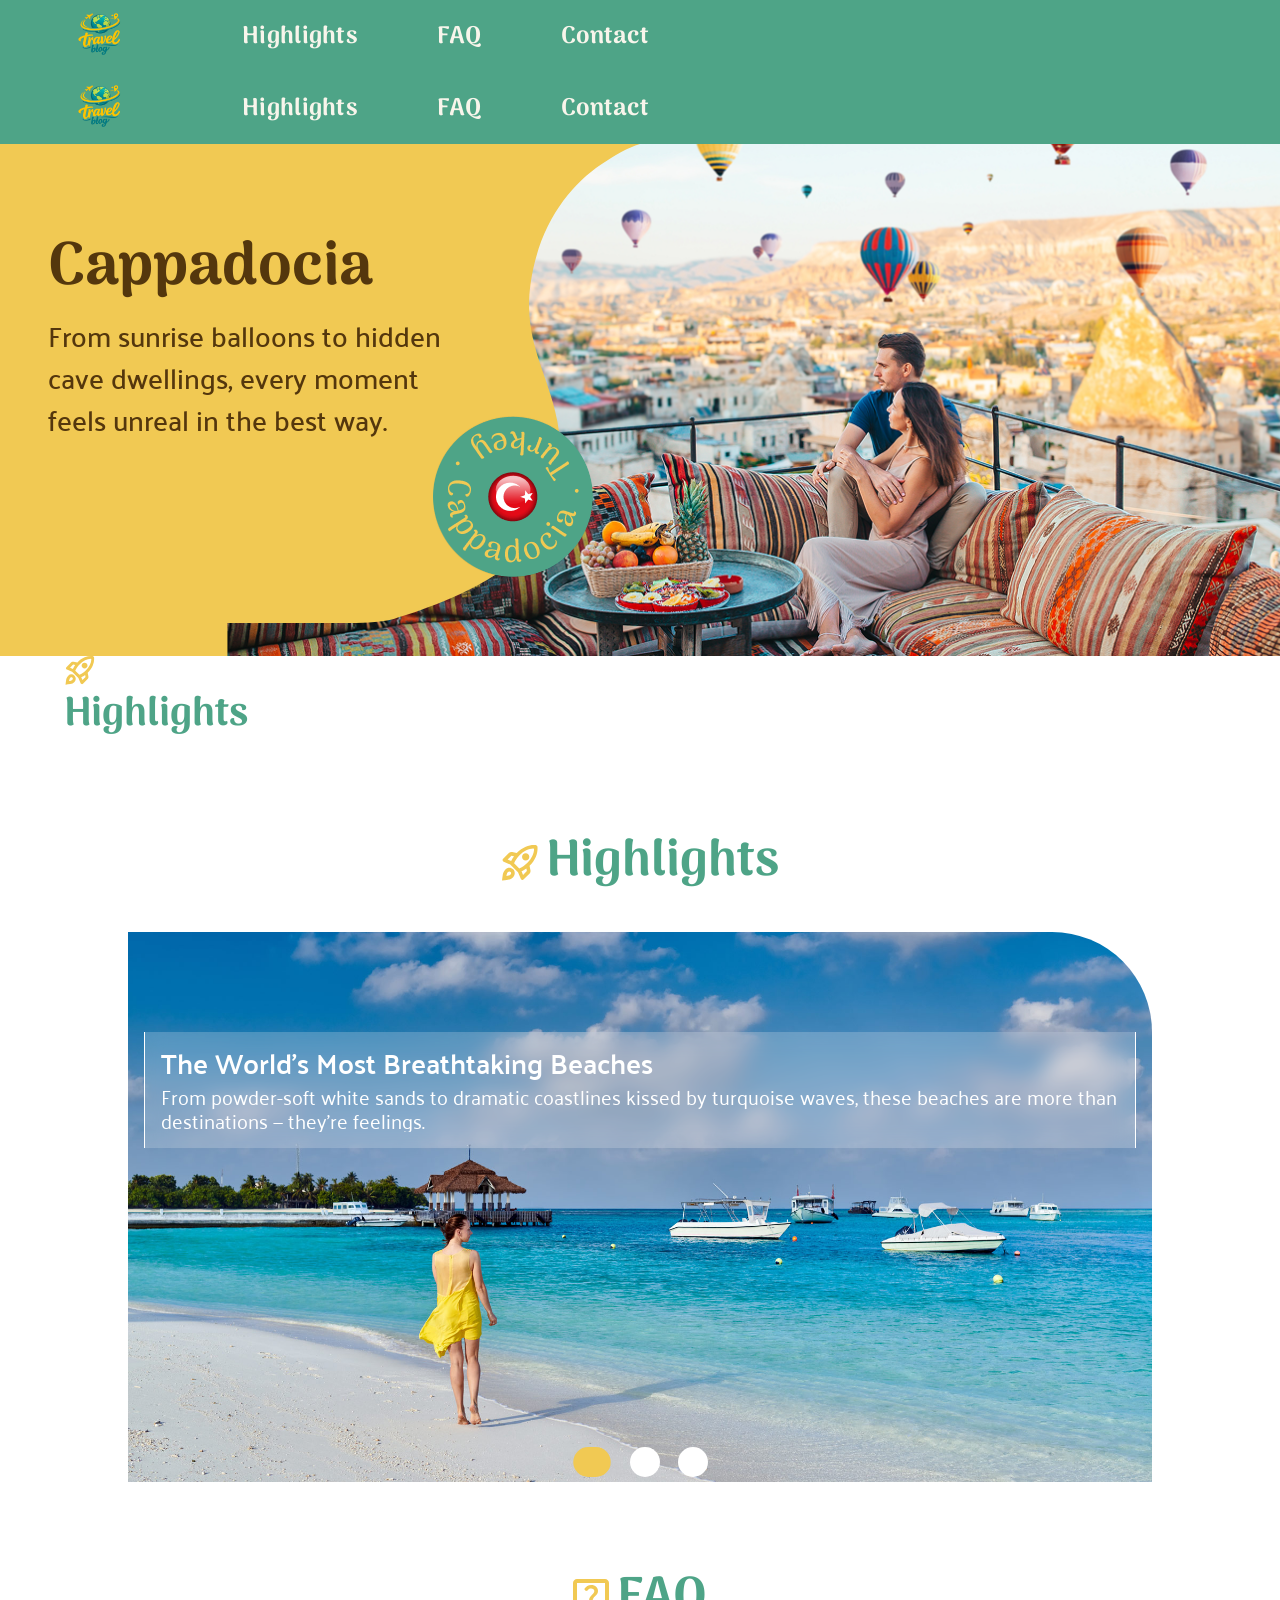
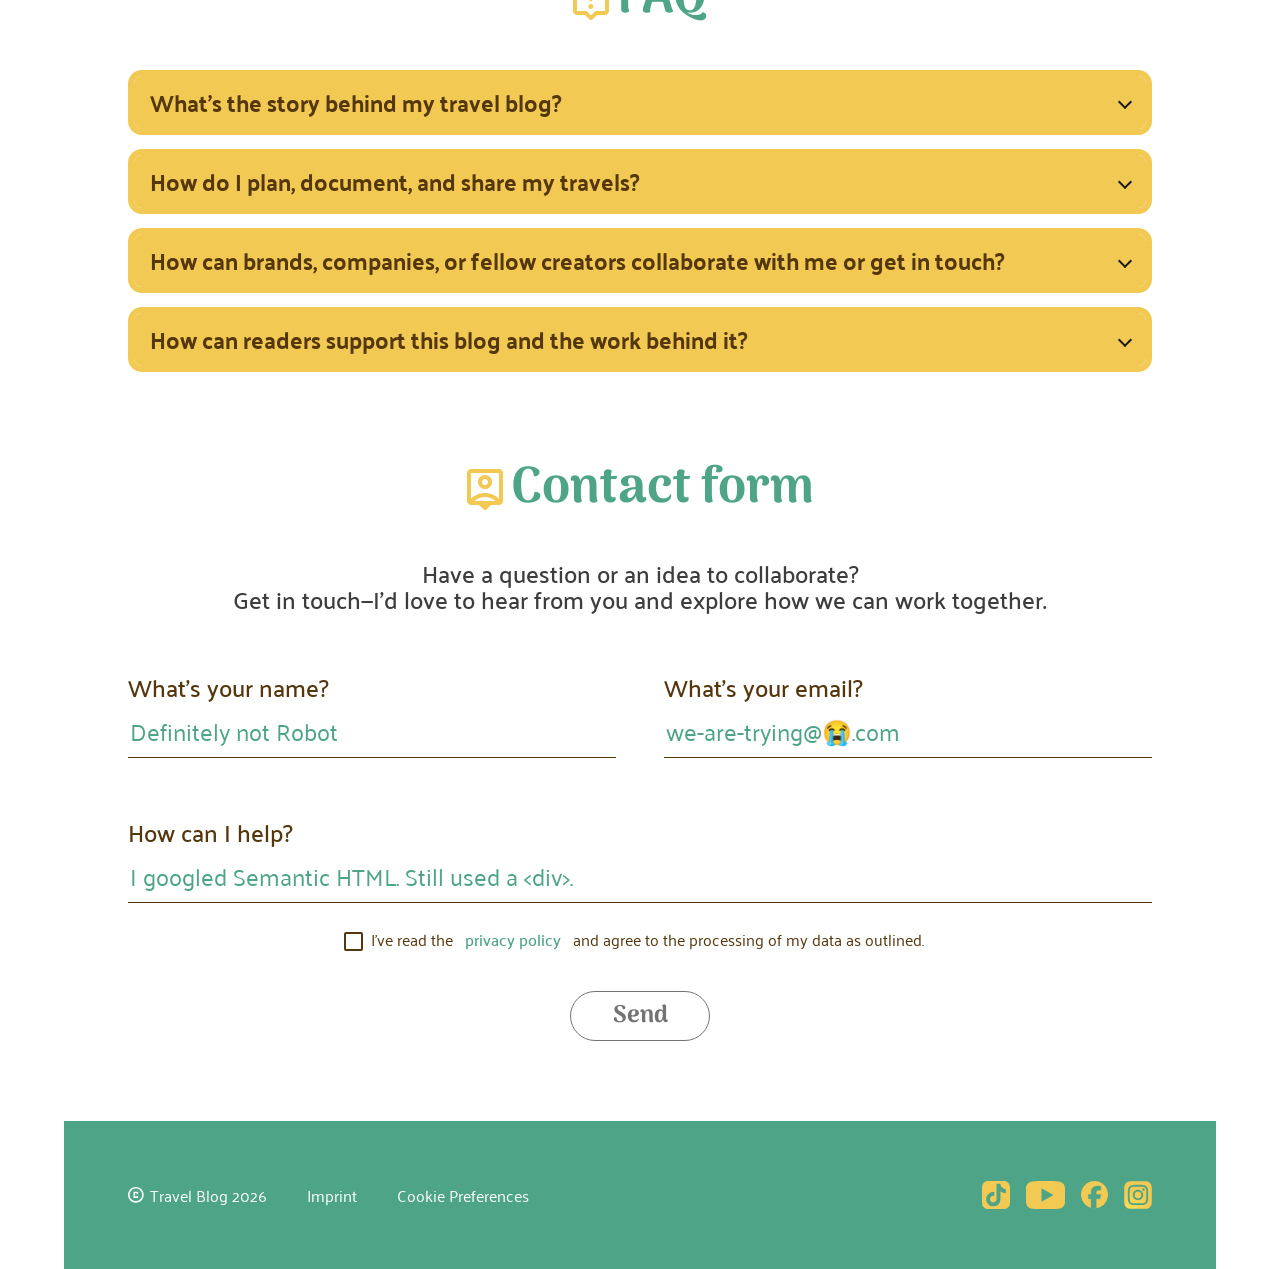
==== index.html @ af392808 "Merge branch 'main' into nav-hover" ====
<!doctype html>
<html lang="en">
  <head>
    <meta charset="UTF-8" />
    <meta name="viewport" content="width=device-width, initial-scale=1.0" />
    <title>Document</title>
    <link rel="icon" type="image/svg+xml" href="assets/icon/favicon.svg" />
    <link rel="stylesheet" href="assets/css/fonts.css" />
    <link rel="stylesheet" href="assets/css/global.css" />
    <link rel="stylesheet" href="assets/css/index.css" />
  </head>

    <!-- ... restlicher Content ... -->

    <header id="logo-header" class="logo-header">
      <div class="header-container">
        <a href="">
          <img src="assets/img/header_travel_blog.png" alt="Travel Blog Logo" class="logo" />
        </a>
        <nav id="desktop-nav" class="desktop-nav">
          <ul class="nav-bar">
            <li class="menu-item">
              <a href="#highlights" class="menu-link">Highlights</a>
            </li>
            <li class="menu-item">
              <a href="#faq" class="menu-link">FAQ</a>
            </li>
            <li class="menu-item">
              <a href="#contact" class="menu-link">Contact</a>
            </li>
          </ul>
        </nav>
      </div>
    </header>

<head>
  <meta charset="UTF-8" />
  <meta name="viewport" content="width=device-width, initial-scale=1.0" />
  <title>Document</title>
  <link rel="icon" type="image/svg+xml" href="assets/icon/favicon.svg" />
  <link rel="stylesheet" href="assets/css/fonts.css" />
  <link rel="stylesheet" href="assets/css/global.css" />
  <link rel="stylesheet" href="assets/css/index.css" />
</head>

<!-- ... restlicher Content ... -->

<header id="logo-header" class="logo-header">
  <a href="">
    <img src="assets/img/header_travel_blog.png" alt="Travel Blog Logo" class="logo" />
  </a>
  <nav id="desktop-nav" class="desktop-nav">
    <ul class="nav-bar">
      <li class="menu-item">
        <a href="#highlights" class="menu-link">Highlights</a>
      <img src="./assets/icon/Hover-Highlights.svg" alt="">
      </li>
      <li class="menu-item">
        <a href="#faq" class="menu-link">FAQ</a>
        <img src="./assets/icon/Hover-FAQ.svg" alt="">
      </li>
      <li class="menu-item">
        <a href="#contact" class="menu-link">Contact</a>
        <img src="./assets/icon/Hover-Contact.svg" alt="">
      </li>
    </ul>
  </nav>
</header>

<!-- 
 
    SELIM ARBEITET BIS HIER - FINGER WEG
   
    -->

<!-- ALICA ARBEITET AB HIER - FINGER WEG -->


<section class="hero2">

  <div class="hero-bg-yellow"></div>
  <div class="hero-bg-picture"><img src="./assets/img/hero_background.png"
      alt="hero background picture of a couple enjoying the view of air balloons" width="1440" height="515"></div>
  <div class="hero-element-yellow"><img src="./assets/img/hero_wave.svg" alt="Yellow Graphic Element">
  </div>
  <article class="hero-text">
    <h3>Cappadocia</h3>
    <p>From sunrise balloons to hidden cave dwellings, every moment feels unreal in the best way.</p>
  </article>
  <div class="turkey-badge"><img src="./assets/img/hero_circle.png" alt="Cappadocia Badge"></div>
  <div class="turkey-flag"><img src="./assets/img/hero_turkey_flag.png" alt="Turkish Flag"></div>

</section>









<section id="highlights" class="highlights">
  <div class="highlights-headline">
    <img src="./assets/icon/highlights_rocket.svg" alt="highlights rocket icon" width="32" height="29" />
    <h2>Highlights</h2>
  </div>

    <section id="highlights" class="highlights">
      <div class="hightlights-container">
      <h2 class="section-title">
        <img src="assets/icon/highlights_rocket.svg" alt="" width="36" height="42" />
        Highlights
      </h2>

      <div class="slider_a_container">
        <div class="slider_a">
          <input type="radio" name="slider" value="one" checked />
          <input type="radio" name="slider" value="two" />
          <input type="radio" name="slider" value="three" />

          <div class="slider_a_wrapper">
            <div class="slider_a_element element_one">
              <a href="article-carousel.html">
                <img src="./assets/img/carousel1_01.jpg" alt="Beaches" width="1920" height="1280" />
              </a>
              <div class="text-block">
                <div class="text-content">
                  <h3>The World’s Most Breathtaking Beaches</h3>
                  <p>
                    From powder-soft white sands to dramatic coastlines kissed by turquoise waves, these beaches are more than destinations — they’re
                    feelings.
                  </p>
                </div>
              </div>
            </div>
            <div class="slider_a_element element_two">
              <a href="article-video.html">
                <img src="./assets/img/carousel1_02.png" alt="Copenhagen" />
              </a>
              <div class="text-block">
                <div class="text-content">
                  <h3>Copenhagen in 3 Days: Big Experiences, Smart Spending</h3>
                  <p>Discover Copenhagen, where historic charm meets modern design, vibrant cycling culture and waterfront living.</p>
                </div>
              </div>
            </div>
            <div class="slider_a_element element_three">
              <a href="article-graph.html">
                <img src="./assets/img/carousel1_03.jpg" alt="Thailand" />
              </a>
              <div class="text-block">
                <div class="text-content">
                  <h3>
                    Pattaya Pulse: <br />
                    Food, Sun and Neon Nights
                  </h3>
                  <p>
                    From bustling promenades to nearby islands, the city offers an energetic and diverse escape. Discover Pattaya City, with vibrant
                    nightlife and rich cultural landmarks.
                  </p>
                </div>
              </div>
            </div>
          </div>
        </div>
      </div>
      </div>
    </section>

    <!-- 
    
    
    
    
    
    
    ALICA ARBEITET BIS HIER - FINGER WEG
    
    
    
    
    
    -->

    <!-- SELIM ARBEITET AB HIER - FINGER WEG -->
    <section id="faq" class="faq-section">
      <div class="faq-container">
      <h2 class="section-title">
        <img src="assets/icon/faq_help.svg" alt="" class="faq-title-icon" />
        FAQ
      </h2>

      <div class="faq-list">
        <details class="faq-item">
          <summary class="faq-question">What's the story behind my travel blog?</summary>
          <div class="faq-answer">
            <p>
              Lorem ipsum dolor sit amet consectetur. Egestas a enim vestibulum malesuada. Ante in commodo porta scelerisque turpis gravida semper.
              Lorem ipsum dolor sit amet consectetur. Egestas a enim vestibulum malesuada. Ante in commodo porta scelerisque turpis gravida semper.
            </p>
          </div>
        </details>

        <details class="faq-item">
          <summary class="faq-question">How do I plan, document, and share my travels?</summary>
          <div class="faq-answer">
            <p>
              Lorem ipsum dolor sit amet consectetur. Egestas a enim vestibulum malesuada. Ante in commodo porta scelerisque turpis gravida semper.
              Lorem ipsum dolor sit amet consectetur. Egestas a enim vestibulum malesuada. Ante in commodo porta scelerisque turpis gravida semper.
            </p>
          </div>
        </details>

        <details class="faq-item">
          <summary class="faq-question">How can brands, companies, or fellow creators collaborate with me or get in touch?</summary>
          <div class="faq-answer">
            <p>
              Lorem ipsum dolor sit amet consectetur. Egestas a enim vestibulum malesuada. Ante in commodo porta scelerisque turpis gravida semper.
            </p>
          </div>
        </details>

        <details class="faq-item">
          <summary class="faq-question">How can readers support this blog and the work behind it?</summary>
          <div class="faq-answer">
            <p>
              Lorem ipsum dolor sit amet consectetur. Egestas a enim vestibulum malesuada. Ante in commodo porta scelerisque turpis gravida semper.
            </p>
          </div>
        </details>
      </div>
      </div>
    </section>
    <!-- 
    
    
    
    
    
    




    
    
    
    
    
    
    
    
    
    
    
    
    
    
    
    
    
    
    
    SELIM ARBEITET BIS HIER - FINGER WEG
    
    
    
    
    
    
    
    
    
    
    
    
    
    


    
    
    
    
    
    
    
    
    
    
    -->

    <!-- BENNI ARBEITET AB HIER - FINGER WEG -->
<section id="contact" class="contact">
  <div class="contact-content">
      <h2 class="section-title">
        <img src="assets/icon/contact_form_pin.svg" alt="" width="36" height="42" />
        Contact form
      </h2>
      <p>Have a question or an idea to collaborate?<br> Get in touch—I’d love to hear from you and explore how we can work together.</p>

      <form class="contact-form">
        <div class="contact-form-row">
          <div class="contact-form-group">
            <label for="name">What's your name?</label>
            <input type="text" id="name" name="name" placeholder="Definitely not Robot" required />
          </div>

          <div class="contact-form-group">
            <label for="email">What's your email?</label>
            <input type="email" id="email" name="email" placeholder="we-are-trying@&#128557;.com" required />
          </div>
        </div>

        <div class="contact-form-group">
          <label for="question">How can I help?</label>
          <textarea id="question" name="question" placeholder="I googled Semantic HTML. Still used a <div>." required></textarea>
        </div>

        <div class="contact-form-checkbox">
          <input type="checkbox" id="privacy" name="privacy" required />

          <div class="checkbox-text">
            <label for="privacy">I’ve read the</label>
            <a href="privacy.html">privacy policy</a>
            <label for="privacy">and agree to the processing of my data as outlined.</label>
          </div>
        </div>

        <button class="btn-submit" type="submit">Send</button>
      </form>
    </div>
  </section>

    <!-- 
    
    
    
    
    
    
    
    
    
    
    
    
    
    
    
    





    
    
    
    
    
    
    
    
    BENNI ARBEITET BIS HIER - FINGER WEG
    
    
    
    
    
    
    
    
    
    
    
    
    
    
    
    






















    -->

    <!-- SELIM ARBEITET AB HIER - FINGER WEG -->

    <footer class="site-footer">
      <div class="footer-content">
        <div class="footer-left">
          <a href="#">Imprint</a>
          <a href="#">Cookie Preferences</a>
          <p class="copyright">
            <span class="copyright-icon"><img src="./assets/icon/copyright.svg" alt="copyright" /></span> Travel Blog 2026
          </p>
        </div>

        <div class="footer-social">
          <a href="https://www.tiktok.com/de-DE/" target="_blank">
            <img src="assets/icon/footer_tiktok.svg" alt="TikTok" width="32" height="32" />
          </a>
          <a href="https://www.youtube.com/" target="_blank">
            <img src="assets/icon/footer_youtube.svg" alt="YouTube" width="44" height="32" />
          </a>
          <a href="https://www.facebook.com/?locale=de_DE" target="_blank">
            <img src="assets/icon/footer_facebook.svg" alt="Facebook" width="32" height="33" />
          </a>
          <a href="https://www.instagram.com/" target="_blank">
            <img src="assets/icon/footer_instagram.svg" alt="Instagram" width="32" height="32" />
          </a>
        </div>
      </div>
    </footer>

      <nav class="bottom-navbar">
      <a href="#desktop-nav"><img src="assets/icon/mobile_navbar_home.svg" alt="Home" /></a>
      <a href="#highlights"><img src="assets/icon/mobile_navbar_rocket.svg" alt="Highlights" /></a>
      <a href="#faq"><img src="assets/icon/mobile_navbar_help.svg" alt="FAQ" /></a>
      <a href="#profil"><img src="assets/icon/mobile_navbar_pin.svg" alt="Profil" /></a>
    </nav>
  </body>
</html>
---- assets/css/fonts.css ----
/* arima-regular - latin */
@font-face {
    font-display: swap;
    font-family: 'Arima';
    font-style: normal;
    font-weight: 400;
    src: url('../fonts/arima-v7-latin-regular.woff2') format('woff2');
}

/* arima-500 - latin */
@font-face {
    font-display: swap;
    font-family: 'Arima';
    font-style: normal;
    font-weight: 500;
    src: url('../fonts/arima-v7-latin-500.woff2') format('woff2');
}

/* arima-600 - latin */
@font-face {
    font-display: swap;
    font-family: 'Arima';
    font-style: normal;
    font-weight: 600;
    src: url('../fonts/arima-v7-latin-600.woff2') format('woff2');
}

/* arima-700 - latin */
@font-face {
    font-display: swap;
    font-family: 'Arima';
    font-style: normal;
    font-weight: 700;
    src: url('../fonts/arima-v7-latin-700.woff2') format('woff2');
}

/* palanquin-regular - latin */
@font-face {
    font-display: swap;
    font-family: 'Palanquin';
    font-style: normal;
    font-weight: 400;
    src: url('../fonts/palanquin-v17-latin-regular.woff2') format('woff2');
}

/* palanquin-500 - latin */
@font-face {
    font-display: swap;
    font-family: 'Palanquin';
    font-style: normal;
    font-weight: 500;
    src: url('../fonts/palanquin-v17-latin-500.woff2') format('woff2');
}

/* palanquin-600 - latin */
@font-face {
    font-display: swap;
    font-family: 'Palanquin';
    font-style: normal;
    font-weight: 600;
    src: url('../fonts/palanquin-v17-latin-600.woff2') format('woff2');
}

/* palanquin-700 - latin */
@font-face {
    font-display: swap;
    font-family: 'Palanquin';
    font-style: normal;
    font-weight: 700;
    src: url('../fonts/palanquin-v17-latin-700.woff2') format('woff2');
}

/* palanquin-dark-regular - latin */
@font-face {
    font-display: swap;
    font-family: 'Palanquin Dark';
    font-style: normal;
    font-weight: 400;
    src: url('../fonts/palanquin-dark-v17-latin-regular.woff2') format('woff2');
}

/* palanquin-dark-600 - latin */
@font-face {
    font-display: swap;
    font-family: 'Palanquin Dark';
    font-style: normal;
    font-weight: 600;
    src: url('../fonts/palanquin-dark-v17-latin-600.woff2') format('woff2');
}
---- assets/css/global.css ----
/* #region css reset */
*,
*::before,
*::after {
  box-sizing: border-box;
  margin: 0;
}

html {
  scroll-behavior: smooth;
}

@media (prefers-reduced-motion: reduce) {
  html {
    scroll-behavior: auto;
  }
}

body {
  min-height: 100vh;
  min-height: 100dvh;
  line-height: 1.5;
}

img,
picture,
video,
canvas,
svg {
  display: block;
  max-width: 100%;
}

input,
button,
textarea,
select {
  font: inherit;
}

p,
h1,
h2,
h3,
h4,
h5,
h6 {
  overflow-wrap: break-word;
}

/* #endregion */

:root {
  /*  header (bg), footer (bg), titles, buttons (bg), icons (mobile-nav), */
  --color-primary-green: #4ea487;

  /* hero-bg, mobile-nav (bottom), faq, buttons (text) */
  --color-primary-yellow: #f1c953;

  /*  author card, pro tips */
  --color-bg-light-green: rgba(78, 164, 135, 0.2);

  /* text (only paragraphs?) */
  --color-text-main: #3d3d3d;

  /* date, reading time, read, shared, author text, pro tips */
  --color-secondary-brown: #54370d;

  /* responsive spacing left + right */
  --container-padding-inline: clamp(1rem, 5vi, 4rem);
}

h2 {
  color: var(--color-primary-green);
}

p {
  color: var(--color-secondary-brown);
  font-family: "Palanquin", sans-serif;
  font-size: clamp(1rem, 0.855rem + 0.8vi, 1.5rem);

  @media (min-width: 768px) {
    color: var(--color-text-main);
  }
}

/* HEADER UND FOOTER HIER */
/*Header + Desktop-Navbar*/
/* Navbar oben */

.nav-bar {
  display: flex;
  list-style-type: none;
  gap: 4.5rem;
  padding: 0;
}

.menu {
  list-style: none;
  display: flex;
  align-items: center;
  gap: 4.5rem;
  margin: 0;
  padding: 0;
}

.menu-item {
  position: relative;
}

.menu-item img {
  display: none;
  position: absolute;
  left: 0rem;
  top: 0rem;
}

.menu-item:nth-child(1) img {
  left: 0.2rem;
  top: 1.9rem;
}

.menu-item:nth-child(2) img {
  left: 0rem;
  top: 2.4rem;
}

.menu-item:nth-child(3) img {
  left: 0rem;
  top: 2.3rem;
}

.menu-item:hover img {
  display: revert;
}

.menu-item a:active {
  color: var(--color-primary-yellow);
}

.menu-item:has(a:active) img {
  display: none;
}

.menu-link {
  display: inline-block;
  padding: 12px 4px 10px;
  font-family: "Arima", sans-serif;
  font-weight: 700;
  font-size: 1.5rem;
  letter-spacing: 0.3px;
  color: rgba(248, 245, 235);
  text-decoration: none;
  text-shadow: 2px 2px 0 var(--secondary-brown);
}





/* Header mit Logo */
.logo-header {
  background-color: var(--color-primary-green);
  display: flex;
  justify-content: start;
  align-items: center;

  padding-left: 146px;
  padding-right: 102px;
  position: sticky;
  top: 0;
  z-index: 100;
}

@media (max-width: 767px) {
  .desktop-nav {
    display: none;
  }

  /* Header mit Logo */
  .logo-header {
    padding-inline: var(--container-padding-inline);
    background-color: var(--color-primary-green);
    position: sticky;
    top: 0;
    z-index: 100;
    width: 100%;
  }

  .header-container {
    display: flex;
    justify-content: center;
    align-items: center;
    width: 100%;
  }

  .logo-img {
    width: 48px;
    height: 48px;
  }

  .logo-header .logo {
    height: 72px;
    width: auto;

    margin-right: 0;
  }

  body {
    padding-bottom: 64px;
  }
}

.card {
  width: 100%;
  padding: 24px 15px 0px 15px;

  p {
    font-size: clamp(1.125rem, 0.946rem + 0.893vi, 1.75rem);
  }
}

.kicker {
  margin: 0 0 6px 0;
  font-family: "Palanquin", sans-serif;
  font-size: clamp(1.25rem, 0.893rem + 1.786vi, 2.5rem);
  font-weight: 600;
  color: var(--color-primary-green);
}

.title {
  margin: 0 0 14px 0;
  color: var(--color-primary-yellow);
  font-family: "Arima", sans-serif;
  font-size: clamp(2.5rem, 2.071rem + 2.143vi, 4rem);
  font-weight: 700;
}

.meta {
  margin: 24px 0;
  display: flex;
  flex-direction: column;
  align-items: flex-start;

  justify-content: flex-start;
  gap: 1rem;
  width: 100%;
}

.meta-row {
  display: flex;
  flex-direction: column;
  align-items: flex-start;
  justify-content: flex-start;
  gap: 1rem;
}

@media (min-width: 375px) {
  .meta-row {
    flex-direction: row;
    align-items: center;
  }
}

.meta-item {
  display: flex;
  align-items: center;
  gap: 6px;
  color: var(--color-secondary-brown);
  font-family: "Palanquin", sans-serif;
  font-size: 1rem;
  font-weight: 400;
  white-space: nowrap;
}

.icon {
  width: 16px;
  height: 16px;
  object-fit: contain;
  flex-shrink: 0;
}

.icon-wide {
  width: 20px;
  height: auto;
}

.author-card {
  width: 100%;
  padding: 0 15px 15px 15px;
  display: flex;
  justify-content: center;
}

.author-bg {
  width: clamp(290px, calc(100vw - 30px), 345px);
  background-color: var(--color-bg-light-green);
  border-radius: 30px;

  padding: 1rem;
  display: flex;
  flex-direction: column;
  align-items: center;
  text-align: center;
}

.author-avatar {
  width: 120px;
  height: 120px;
  border-radius: 50%;
  overflow: hidden;
  margin-bottom: 12px;
  background: #cfe6e0;
}

.author-avatar img {
  width: 100%;
  height: 100%;
  object-fit: cover;
  display: block;
}

.author-name {
  margin: 0;
  color: var(--color-secondary-brown);
  font-family: "Arima", sans-serif;
  font-size: 1rem;
  font-weight: 700;
}

.author-role {
  margin: 2px 0 12px 0;
  color: var(--color-secondary-brown);
  font-family: "Arima", sans-serif;
  font-size: 1rem;
}

.author-bio {
  margin: 0;
  max-width: 45ch;
  color: var(--color-secondary-brown);
  font-family: "Palanquin", sans-serif;
  font-size: 1rem;
}

/*Footer*/

.site-footer {
  background-color: var(--color-primary-green);
  width: 100%;
  padding: var(--container-padding-inline);

  @media (min-width: 768px) {
    padding-block: 3.75rem;
  }
}

.footer-content {
  max-width: 75rem;
  margin-inline: auto;
  width: 100%;

  display: flex;
  justify-content: space-between;
  align-items: flex-end;
}

.footer-left {
  display: flex;
  flex-direction: column;
  gap: 8px;
}

.footer-left a {
  color: #ffffff;
  text-decoration: none;
  font-family: "Palanquin", sans-serif;
  font-size: 1rem;
}

.footer-left a:hover {
  text-decoration: underline;
}

.copyright {
  display: flex;
  align-items: center;
  gap: 6px;
  color: #ffffff;
  font-family: "Palanquin", sans-serif;
  font-size: 1rem;
  font-weight: 400;
  margin: 0;
}

.copyright-icon {
  display: inline-flex;
  align-items: center;
  justify-content: center;
  width: 16px;
  height: 16px;
}

.footer-social {
  display: flex;
  gap: 0.5rem;
  align-items: center;

  @media (min-width: 375px) {
    gap: 1rem;
  }
}

.footer-social img {
  height: 28px;
  width: auto;
}

/* Navbar unten */

.bottom-navbar {
  background-color: var(--color-primary-yellow);
  display: flex;
  justify-content: space-around;
  align-items: center;
  padding: 12px 0;
  position: fixed;
  bottom: 0;
  left: 0;
  width: 100%;
  height: 64px;
  z-index: 100;
}

.bottom-navbar a {
  display: flex;
  align-items: center;
  justify-content: center;
}

.bottom-navbar img {
  height: 26px;
  width: auto;
}

@media (min-width: 768px) {
  .bottom-navbar {
    display: none;
  }

  .logo-header {
    padding-inline: var(--container-padding-inline);

    background-color: var(--color-primary-green);
    position: sticky;
    top: 0;
    z-index: 100;
  }

  .header-container {
    max-width: 75rem;
    margin-inline: auto;
    width: 100%;

    display: flex;
    justify-content: start;
    align-items: center;
  }

  .logo-img {
    width: 72px;
    height: 72px;
  }

  .logo-header .logo {
    height: 72px;
    width: auto;

    margin-right: 102px;
  }

  body {
    padding-bottom: 0px;
  }

  .footer-content {
    align-items: center;
  }

  .footer-left {
    flex-direction: row;
    align-items: center;
    gap: 40px;
  }

  .footer-left .copyright {
    order: -1;
  }

  .top-row-container .meta {
    flex-direction: row;
    align-items: center;
    gap: 24px;
    flex-wrap: wrap;
  }

  .top-row {
    padding-top: 24px;
    padding-inline: var(--container-padding-inline);
  }

  .top-row-container {
    max-width: 75rem;
    margin-inline: auto;
    width: 100%;
    display: flex;
    justify-content: space-between;
    align-items: flex-start;
    gap: 24px;
  }

  .top-row-container .author-card {
    flex: 0 0 220px;
    width: 250px;
    padding: 0;
    display: block;
  }

  .author-bg {
    max-width: 17rem;
    text-align: start;
  }

  .author-name {
    font-weight: 700;
    font-size: 1.125rem;
  }

  .author-role {
    font-size: 1.125rem;
  }

  .author-bio {
    font-size: 1rem;
    max-width: none;
  }

  .content-columns {
    display: flex;
    gap: 24px;
  }

  .content-columns .content {
    flex: 1 1 0;
  }

  .graph-wrap {
    max-width: 345px;
    margin-left: auto;
    margin-right: auto;
  }
}

.share-container {
  padding-inline: var(--container-padding-inline);

  display: flex;
  flex-direction: column;
  justify-content: center;
  align-items: center;
  padding-bottom: 5rem;

  p {
    max-width: 31.25rem;
    margin-bottom: 2rem;

    text-align: center;
    font-family: "Arima", sans-serif;
    font-weight: 500;
  }
}

.share {
  position: relative;
  width: 100%;
  height: 3.125rem;

  display: flex;
  justify-content: center;
  align-items: center;
}

.share-arrow {
  position: absolute;
  right: calc(50% + 125px);
  bottom: 25px;

  @media (min-width: 768px) {
    right: calc(50% + 130px);
    bottom: 10px;
  }
}

.share-details {
  display: flex;
  align-items: center;
}

.share-btn {
  width: 10rem;
  height: 3.125rem;

  font-family: "Arima", sans-serif;
  font-weight: 700;
  font-size: 1.5rem;

  border-radius: 2.5rem;

  display: flex;
  justify-content: center;
  align-items: center;
  gap: 0.625rem;

  background-color: var(--color-primary-green);
  color: var(--color-primary-yellow);
  cursor: pointer;
}

.share-icon-inside {
  transition: 0.75s ease;
}

details[open] {
  .share-btn {
    width: clamp(6.25rem, 27vi, 7.5rem);
    gap: 0;
    pointer-events: none;
  }

  .share-icon-inside {
    width: 0;
    opacity: 0;
  }

  .share-content {
    margin-left: 1rem;

    display: flex;
    align-items: center;
    gap: 0.75rem;
  }
}

.share-links {
  display: flex;
  flex-direction: column;

  a {
    font-family: "Arima", sans-serif;
    font-size: 1.125rem;
    font-weight: 600;
    color: var(--color-primary-green);

    transition: text-shadow 0.4s ease;

    &:active {
      text-shadow: 0.4px 0 0 var(--color-primary-green);
    }
  }
}
---- assets/css/index.css ----
.section-title {
  font-family: 'Arima', sans-serif;
  font-weight: 700;
  font-size: clamp(2.5rem, 2.286rem + 1.071vi, 3.25rem);

  padding-block: 5rem 2rem;

  display: flex;
  justify-content: center;
  align-items: center;
  gap: 0.5rem;
}

/* SELIM HEADER + NAVBAR UND FOOTER + NAVBAR KOMMT IN global.css   
*/

/* ALICA HERO UND HIGHLIGHTS CSS 
*/

.hero2 {
  position: relative;
  width: 90rem;
  height: 32rem;
  overflow: hidden;
}

.hero-bg-yellow {
  position: absolute;
  left: 0px;
  top: 0px;
  z-index: 1;
  background-color: var(--color-primary-yellow);
  width: 100vw;
  height: 32rem;
}

.hero-bg-picture {
  position: absolute;
  left: 0px;
  top: 0px;
  z-index: 2;
  height: 32rem;
}

.hero-bg-picture img {
  width: 100vw;
  height: 32rem;
  display: block;
  object-fit: cover;
  object-position: 40% 100%;
}

.hero-bg-picture img {
  object-fit: cover;
}

.hero-element-yellow {
  width: 110rem;
  height: 32rem;
  position: absolute;
  left: -70rem;
  top: 0px;
  z-index: 3;
}

.hero-text {
  position: absolute;
  left: 3rem;
  top: 5rem;
  z-index: 4;
  width: 30%;
}

.hero-text h3 {
  font-family: "Arima", sans-serif;
  font-weight: 700;
  font-size: 3.75rem;
  color: var(--color-secondary-brown);
}

.hero-text p {
  font-family: "Palanquin", sans-serif;
  font-weight: 500;
  font-size: 1.75rem;
  color: var(--color-secondary-brown);
}

.turkey-badge {
  position: absolute;
  left: 27rem;
  top: 17rem;
  z-index: 5;
  animation: rotate 20s linear infinite;
}

@keyframes rotate {
  from {
    transform: rotate(0deg);
  }

  to {
    transform: rotate(360deg);
  }
}

.turkey-flag {
  position: absolute;
  left: 27rem;
  top: 17rem;
  z-index: 6;
  border-color: red;
  border-width: 1rem;
}

.highlights {
  padding-inline: var(--container-padding-inline);
}

.hightlights-container {
  width: 100%;
  max-width: 75rem;
  margin-inline: auto;
}

.highlights-headline h2 {
  font-size: 40px;
  font-family: "Arima", sans-serif;
  font-weight: 700;
}

.input-wrapper {
  display: flex;
  justify-content: center;
  align-items: flex-end;
  gap: 16px;
  padding: 20px;
}

.input-wrapper {
  display: flex;
  justify-content: center;
  align-items: flex-end;
  gap: 16px;
  padding: 20px;
}

.slider_a_container {
  display: flex;
  justify-content: center;
  align-items: center;
}

.slider_a {
  position: relative;
  width: 100%;
  height: 550px;
  border-radius: 0px 100px 0px 0px;
  display: flex;
  justify-content: center;
  align-items: flex-end;
  gap: 8px;
  overflow: hidden;
}

.slider_a input {
  z-index: 2;
  padding: 20px;
  appearance: none;
  border-radius: 50%;
  background-color: white;
  cursor: pointer;
  transform: scale(0.75);
}

.slider_a input:checked {
  width: 50px;
  border-radius: 50px;
  background-color: #f1c953;
}

.slider_a_wrapper {
  z-index: 1;
  width: 300%;
  height: 100%;
  position: absolute;
  display: flex;
  transition: all 1s ease-in-out;
}

.slider_a_element {
  width: calc(100% / 3);
  height: 100%;
  position: relative;
}

.slider_a_element img {
  width: 100%;
  height: 100%;
  object-fit: cover;
}

.element_one img {
  object-position: 40% 100%;
}

.element_two img {
  object-position: 50% 100%;
}

.element_three img {
  object-position: 30% 100%;
}

.slider_a input[value="one"]:checked ~ .slider_a_wrapper {
  transform: translateX(calc(100% / 3));
}

.slider_a input[value="two"]:checked ~ .slider_a_wrapper {
  transform: translateX(0);
}

.slider_a input[value="three"]:checked ~ .slider_a_wrapper {
  transform: translateX(calc(-100% / 3));
}

.text-block {
  position: absolute;
  top: 100px;
  left: 16px;
  right: 16px;
  z-index: 4;
  padding: 16px;
  background-color: rgba(255, 255, 255, 0.5);
  background-color: rgba(255, 255, 255, 0.2);
  backdrop-filter: blur(10px);
  border-left: 1px solid white;
  border-right: 1px solid white;
}

.text-block h3 {
  color: white;
  font-size: 28px;
  font-family: "Palanquin";
  font-weight: 600;
  line-height: 1;
  padding-bottom: 8px;
}

.text-block p {
  color: white;
  font-size: 20px;
  font-family: "Palanquin";
  font-weight: 400;
  line-height: 1.2;
  display: -webkit-box;
  -webkit-box-orient: vertical;
  -webkit-line-clamp: 3;
  line-clamp: 3;
  overflow: hidden;
}

/* SELIM FAQ CSS */

.faq-section {
  padding-inline: var(--container-padding-inline)
}

.faq-container {
  width: 100%;
  max-width: 75rem;
  margin-inline: auto;
}

.faq-title {
  display: flex;
  align-items: center;
  justify-content: center;
  gap: 8px;
  font-family: "Arima", sans-serif;
  color: var(--color-primary-green);
  font-size: 2.5rem;
  font-weight: 700;
  margin: 12px 0 20px;
}

.faq-list {
  display: flex;
  flex-direction: column;
  gap: 14px;
}

.faq-item {
  border: 6px solid var(--color-primary-yellow);
  border-radius: 14px;
  background-color: #ffffff;
  overflow: hidden;
}

.faq-item[open] {
  padding: 0 8px 8px;
}

/* Standard-Dreieck des Browsers ausblenden */
.faq-question {
  background-color: var(--color-primary-yellow);
  width: 100%;
  display: flex;
  justify-content: space-between;
  align-items: center;
  gap: 12px;
  padding: 14px 16px;
  font-family: 'Palanquin', sans-serif;
  font-size: clamp(1rem, 0.857rem + 0.714vi, 1.5rem);
  font-weight: 700;
  line-height: 1.1;
  color: var(--color-secondary-brown);
}

.faq-item[open] .faq-question {
  margin: -6px -8px 0;
  width: calc(100% + 16px);
}

.faq-question::-webkit-details-marker {
  display: none;
}

/* Eigenes Chevron-Icon per CSS */
.faq-question::after {
  content: "";
  flex-shrink: 0;
  width: 10px;
  height: 10px;
  border-right: 2px solid #1a1a1a;
  border-bottom: 2px solid #1a1a1a;
  transform: rotate(45deg);
}

/* Pfeil zeigt nach oben, wenn Details offen ist */
.faq-item[open] .faq-question::after {
  transform: rotate(-135deg);
}

.faq-answer {
  background-color: #ffffff;
  border-radius: 10px;
  margin-top: 8px;
  overflow: hidden;
  font-family: "Palanquin", sans-serif;
  font-size: 1rem;
  font-weight: 500;
}

.faq-answer p {
  margin: 0;
  padding: 14px 16px;
  font-size: 1rem;
  line-height: 1.5;
  color: #333333;
}

/* Benjamin's Bereich */
.contact {
  color: var(--color-secondary-brown);
  padding-inline: var(--container-padding-inline);

  p {
    max-width: 60rem;
    margin-inline: auto;
    font-size: 1.5rem;
    font-weight: 500;
    line-height: 1.1;
    text-align: center;

    display: none;

    @media (min-width: 768px) {
      display: block;
    }
  }
}

.contact-content {
  width: 100%;
  max-width: 68.75rem;
  margin-inline: auto;
}

.contact-form input[type="text"],
.contact-form input[type="email"],
.contact-form textarea {
  width: 100%;
  border: none;
  border-bottom: 1px solid var(--color-secondary-brown);
  background-color: transparent;

  padding-top: 0.5rem;
  padding-bottom: 0.5rem;

  font-family: "Palanquin", sans-serif;
  font-weight: 400;
  font-size: 1.5rem;
  color: var(--color-primary-green);

  &::placeholder {
    color: var(--color-primary-green);
  }
}

.contact-form input[type="text"]:focus,
.contact-form input[type="email"]:focus,
.contact-form textarea:focus {
  outline: 1px solid white;
}

.contact-form-row {
  display: flex;
  flex-direction: column;

  @media (min-width: 768px) {
    flex-direction: row;
    gap: 3rem;
  }
}

.contact-form textarea {
  max-height: 10rem;
  resize: none;
  field-sizing: content;
  scrollbar-width: none;
}

.contact-form-checkbox {
  width: 100%;
  max-width: 23.5rem;
  margin: auto;
  padding-top: 1.5rem;

  display: flex;
  align-items: start;
  gap: 0.5rem;

  @media (min-width: 768px) {
    max-width: 37rem;
  }

  input {
    appearance: none;
    width: 1.2rem;
    height: 1.2rem;
    border: 2px solid var(--color-secondary-brown);
    border-radius: 2px;
    background-color: transparent;
    cursor: pointer;
    flex-shrink: 0;
    margin-top: 0.35rem;

    &:hover:not(:checked) {
      background-color: var(--color-primary-yellow);
    }

    &:checked {
      background-color: var(--color-primary-green);
      border-color: var(--color-primary-green);

      background-image: url(/assets/icon/contact_form_checkmark.svg);
      background-repeat: no-repeat;
      background-position: center;
      background-size: 80%;
    }
  }

  &:has(.checkbox-text:hover) input:not(:checked) {
    background-color: transparent;
    border-color: var(--color-secondary-brown);
  }
}

.checkbox-text {
  color: var(--color-secondary-brown);
  font-family: "Palanquin", sans-serif;
  font-size: 1rem;
  text-align: justify;

  label {
    pointer-events: none;
  }

  a {
    text-decoration: none;
    color: var(--color-primary-green);
    font-weight: 500;
    padding-inline: 0.5rem;
    display: inline-block;
    cursor: pointer;

    &:hover {
      text-shadow: 0 0 0 var(--color-primary-green);
      transform: scale(1.02);
    }
  }
}

.contact-form-group {
  min-height: 8rem;
  padding-top: 3.5rem;

  font-family: "Palanquin", sans-serif;
  font-weight: 500;
  font-size: 1.5rem;

  display: flex;
  flex-direction: column;
  align-items: start;
  flex: 1;
}

.btn-submit {
  width: 140px;
  height: 50px;
  display: block;
  margin: 2.5rem auto 5rem;
  font-family: "Arima", sans-serif;
  font-weight: 700;
  font-size: 1.5rem;
  border-radius: 40px;

  background-color: var(--color-primary-green);
  color: var(--color-primary-yellow);
  border: none;
  cursor: pointer;
  transition: all 0.2s ease;
  &:hover {
    box-shadow: -2px 2px 4px 0px #00000040;
    text-shadow: -2px 2px 4px #00000040;
  }

  .contact-form:invalid & {
    background-color: transparent;
    color: #737373;
    border: 1px solid #737373;
    cursor: not-allowed;
    pointer-events: none;
    box-shadow: none;
  }
}
---- assets/css/fonts.css ----
/* arima-regular - latin */
@font-face {
    font-display: swap;
    font-family: 'Arima';
    font-style: normal;
    font-weight: 400;
    src: url('../fonts/arima-v7-latin-regular.woff2') format('woff2');
}

/* arima-500 - latin */
@font-face {
    font-display: swap;
    font-family: 'Arima';
    font-style: normal;
    font-weight: 500;
    src: url('../fonts/arima-v7-latin-500.woff2') format('woff2');
}

/* arima-600 - latin */
@font-face {
    font-display: swap;
    font-family: 'Arima';
    font-style: normal;
    font-weight: 600;
    src: url('../fonts/arima-v7-latin-600.woff2') format('woff2');
}

/* arima-700 - latin */
@font-face {
    font-display: swap;
    font-family: 'Arima';
    font-style: normal;
    font-weight: 700;
    src: url('../fonts/arima-v7-latin-700.woff2') format('woff2');
}

/* palanquin-regular - latin */
@font-face {
    font-display: swap;
    font-family: 'Palanquin';
    font-style: normal;
    font-weight: 400;
    src: url('../fonts/palanquin-v17-latin-regular.woff2') format('woff2');
}

/* palanquin-500 - latin */
@font-face {
    font-display: swap;
    font-family: 'Palanquin';
    font-style: normal;
    font-weight: 500;
    src: url('../fonts/palanquin-v17-latin-500.woff2') format('woff2');
}

/* palanquin-600 - latin */
@font-face {
    font-display: swap;
    font-family: 'Palanquin';
    font-style: normal;
    font-weight: 600;
    src: url('../fonts/palanquin-v17-latin-600.woff2') format('woff2');
}

/* palanquin-700 - latin */
@font-face {
    font-display: swap;
    font-family: 'Palanquin';
    font-style: normal;
    font-weight: 700;
    src: url('../fonts/palanquin-v17-latin-700.woff2') format('woff2');
}

/* palanquin-dark-regular - latin */
@font-face {
    font-display: swap;
    font-family: 'Palanquin Dark';
    font-style: normal;
    font-weight: 400;
    src: url('../fonts/palanquin-dark-v17-latin-regular.woff2') format('woff2');
}

/* palanquin-dark-600 - latin */
@font-face {
    font-display: swap;
    font-family: 'Palanquin Dark';
    font-style: normal;
    font-weight: 600;
    src: url('../fonts/palanquin-dark-v17-latin-600.woff2') format('woff2');
}
---- assets/css/global.css ----
/* #region css reset */
*,
*::before,
*::after {
  box-sizing: border-box;
  margin: 0;
}

html {
  scroll-behavior: smooth;
}

@media (prefers-reduced-motion: reduce) {
  html {
    scroll-behavior: auto;
  }
}

body {
  min-height: 100vh;
  min-height: 100dvh;
  line-height: 1.5;
}

img,
picture,
video,
canvas,
svg {
  display: block;
  max-width: 100%;
}

input,
button,
textarea,
select {
  font: inherit;
}

p,
h1,
h2,
h3,
h4,
h5,
h6 {
  overflow-wrap: break-word;
}

/* #endregion */

:root {
  /*  header (bg), footer (bg), titles, buttons (bg), icons (mobile-nav), */
  --color-primary-green: #4ea487;

  /* hero-bg, mobile-nav (bottom), faq, buttons (text) */
  --color-primary-yellow: #f1c953;

  /*  author card, pro tips */
  --color-bg-light-green: rgba(78, 164, 135, 0.2);

  /* text (only paragraphs?) */
  --color-text-main: #3d3d3d;

  /* date, reading time, read, shared, author text, pro tips */
  --color-secondary-brown: #54370d;

  /* responsive spacing left + right */
  --container-padding-inline: clamp(1rem, 5vi, 4rem);
}

h2 {
  color: var(--color-primary-green);
}

p {
  color: var(--color-secondary-brown);
  font-family: "Palanquin", sans-serif;
  font-size: clamp(1rem, 0.855rem + 0.8vi, 1.5rem);

  @media (min-width: 768px) {
    color: var(--color-text-main);
  }
}

/* HEADER UND FOOTER HIER */
/*Header + Desktop-Navbar*/
/* Navbar oben */

.nav-bar {
  display: flex;
  list-style-type: none;
  gap: 4.5rem;
  padding: 0;
}

.menu {
  list-style: none;
  display: flex;
  align-items: center;
  gap: 4.5rem;
  margin: 0;
  padding: 0;
}

.menu-item {
  position: relative;
}

.menu-item img {
  display: none;
  position: absolute;
  left: 0rem;
  top: 0rem;
}

.menu-item:nth-child(1) img {
  left: 0.2rem;
  top: 1.9rem;
}

.menu-item:nth-child(2) img {
  left: 0rem;
  top: 2.4rem;
}

.menu-item:nth-child(3) img {
  left: 0rem;
  top: 2.3rem;
}

.menu-item:hover img {
  display: revert;
}

.menu-item a:active {
  color: var(--color-primary-yellow);
}

.menu-item:has(a:active) img {
  display: none;
}

.menu-link {
  display: inline-block;
  padding: 12px 4px 10px;
  font-family: "Arima", sans-serif;
  font-weight: 700;
  font-size: 1.5rem;
  letter-spacing: 0.3px;
  color: rgba(248, 245, 235);
  text-decoration: none;
  text-shadow: 2px 2px 0 var(--secondary-brown);
}





/* Header mit Logo */
.logo-header {
  background-color: var(--color-primary-green);
  display: flex;
  justify-content: start;
  align-items: center;

  padding-left: 146px;
  padding-right: 102px;
  position: sticky;
  top: 0;
  z-index: 100;
}

@media (max-width: 767px) {
  .desktop-nav {
    display: none;
  }

  /* Header mit Logo */
  .logo-header {
    padding-inline: var(--container-padding-inline);
    background-color: var(--color-primary-green);
    position: sticky;
    top: 0;
    z-index: 100;
    width: 100%;
  }

  .header-container {
    display: flex;
    justify-content: center;
    align-items: center;
    width: 100%;
  }

  .logo-img {
    width: 48px;
    height: 48px;
  }

  .logo-header .logo {
    height: 72px;
    width: auto;

    margin-right: 0;
  }

  body {
    padding-bottom: 64px;
  }
}

.card {
  width: 100%;
  padding: 24px 15px 0px 15px;

  p {
    font-size: clamp(1.125rem, 0.946rem + 0.893vi, 1.75rem);
  }
}

.kicker {
  margin: 0 0 6px 0;
  font-family: "Palanquin", sans-serif;
  font-size: clamp(1.25rem, 0.893rem + 1.786vi, 2.5rem);
  font-weight: 600;
  color: var(--color-primary-green);
}

.title {
  margin: 0 0 14px 0;
  color: var(--color-primary-yellow);
  font-family: "Arima", sans-serif;
  font-size: clamp(2.5rem, 2.071rem + 2.143vi, 4rem);
  font-weight: 700;
}

.meta {
  margin: 24px 0;
  display: flex;
  flex-direction: column;
  align-items: flex-start;

  justify-content: flex-start;
  gap: 1rem;
  width: 100%;
}

.meta-row {
  display: flex;
  flex-direction: column;
  align-items: flex-start;
  justify-content: flex-start;
  gap: 1rem;
}

@media (min-width: 375px) {
  .meta-row {
    flex-direction: row;
    align-items: center;
  }
}

.meta-item {
  display: flex;
  align-items: center;
  gap: 6px;
  color: var(--color-secondary-brown);
  font-family: "Palanquin", sans-serif;
  font-size: 1rem;
  font-weight: 400;
  white-space: nowrap;
}

.icon {
  width: 16px;
  height: 16px;
  object-fit: contain;
  flex-shrink: 0;
}

.icon-wide {
  width: 20px;
  height: auto;
}

.author-card {
  width: 100%;
  padding: 0 15px 15px 15px;
  display: flex;
  justify-content: center;
}

.author-bg {
  width: clamp(290px, calc(100vw - 30px), 345px);
  background-color: var(--color-bg-light-green);
  border-radius: 30px;

  padding: 1rem;
  display: flex;
  flex-direction: column;
  align-items: center;
  text-align: center;
}

.author-avatar {
  width: 120px;
  height: 120px;
  border-radius: 50%;
  overflow: hidden;
  margin-bottom: 12px;
  background: #cfe6e0;
}

.author-avatar img {
  width: 100%;
  height: 100%;
  object-fit: cover;
  display: block;
}

.author-name {
  margin: 0;
  color: var(--color-secondary-brown);
  font-family: "Arima", sans-serif;
  font-size: 1rem;
  font-weight: 700;
}

.author-role {
  margin: 2px 0 12px 0;
  color: var(--color-secondary-brown);
  font-family: "Arima", sans-serif;
  font-size: 1rem;
}

.author-bio {
  margin: 0;
  max-width: 45ch;
  color: var(--color-secondary-brown);
  font-family: "Palanquin", sans-serif;
  font-size: 1rem;
}

/*Footer*/

.site-footer {
  background-color: var(--color-primary-green);
  width: 100%;
  padding: var(--container-padding-inline);

  @media (min-width: 768px) {
    padding-block: 3.75rem;
  }
}

.footer-content {
  max-width: 75rem;
  margin-inline: auto;
  width: 100%;

  display: flex;
  justify-content: space-between;
  align-items: flex-end;
}

.footer-left {
  display: flex;
  flex-direction: column;
  gap: 8px;
}

.footer-left a {
  color: #ffffff;
  text-decoration: none;
  font-family: "Palanquin", sans-serif;
  font-size: 1rem;
}

.footer-left a:hover {
  text-decoration: underline;
}

.copyright {
  display: flex;
  align-items: center;
  gap: 6px;
  color: #ffffff;
  font-family: "Palanquin", sans-serif;
  font-size: 1rem;
  font-weight: 400;
  margin: 0;
}

.copyright-icon {
  display: inline-flex;
  align-items: center;
  justify-content: center;
  width: 16px;
  height: 16px;
}

.footer-social {
  display: flex;
  gap: 0.5rem;
  align-items: center;

  @media (min-width: 375px) {
    gap: 1rem;
  }
}

.footer-social img {
  height: 28px;
  width: auto;
}

/* Navbar unten */

.bottom-navbar {
  background-color: var(--color-primary-yellow);
  display: flex;
  justify-content: space-around;
  align-items: center;
  padding: 12px 0;
  position: fixed;
  bottom: 0;
  left: 0;
  width: 100%;
  height: 64px;
  z-index: 100;
}

.bottom-navbar a {
  display: flex;
  align-items: center;
  justify-content: center;
}

.bottom-navbar img {
  height: 26px;
  width: auto;
}

@media (min-width: 768px) {
  .bottom-navbar {
    display: none;
  }

  .logo-header {
    padding-inline: var(--container-padding-inline);

    background-color: var(--color-primary-green);
    position: sticky;
    top: 0;
    z-index: 100;
  }

  .header-container {
    max-width: 75rem;
    margin-inline: auto;
    width: 100%;

    display: flex;
    justify-content: start;
    align-items: center;
  }

  .logo-img {
    width: 72px;
    height: 72px;
  }

  .logo-header .logo {
    height: 72px;
    width: auto;

    margin-right: 102px;
  }

  body {
    padding-bottom: 0px;
  }

  .footer-content {
    align-items: center;
  }

  .footer-left {
    flex-direction: row;
    align-items: center;
    gap: 40px;
  }

  .footer-left .copyright {
    order: -1;
  }

  .top-row-container .meta {
    flex-direction: row;
    align-items: center;
    gap: 24px;
    flex-wrap: wrap;
  }

  .top-row {
    padding-top: 24px;
    padding-inline: var(--container-padding-inline);
  }

  .top-row-container {
    max-width: 75rem;
    margin-inline: auto;
    width: 100%;
    display: flex;
    justify-content: space-between;
    align-items: flex-start;
    gap: 24px;
  }

  .top-row-container .author-card {
    flex: 0 0 220px;
    width: 250px;
    padding: 0;
    display: block;
  }

  .author-bg {
    max-width: 17rem;
    text-align: start;
  }

  .author-name {
    font-weight: 700;
    font-size: 1.125rem;
  }

  .author-role {
    font-size: 1.125rem;
  }

  .author-bio {
    font-size: 1rem;
    max-width: none;
  }

  .content-columns {
    display: flex;
    gap: 24px;
  }

  .content-columns .content {
    flex: 1 1 0;
  }

  .graph-wrap {
    max-width: 345px;
    margin-left: auto;
    margin-right: auto;
  }
}

.share-container {
  padding-inline: var(--container-padding-inline);

  display: flex;
  flex-direction: column;
  justify-content: center;
  align-items: center;
  padding-bottom: 5rem;

  p {
    max-width: 31.25rem;
    margin-bottom: 2rem;

    text-align: center;
    font-family: "Arima", sans-serif;
    font-weight: 500;
  }
}

.share {
  position: relative;
  width: 100%;
  height: 3.125rem;

  display: flex;
  justify-content: center;
  align-items: center;
}

.share-arrow {
  position: absolute;
  right: calc(50% + 125px);
  bottom: 25px;

  @media (min-width: 768px) {
    right: calc(50% + 130px);
    bottom: 10px;
  }
}

.share-details {
  display: flex;
  align-items: center;
}

.share-btn {
  width: 10rem;
  height: 3.125rem;

  font-family: "Arima", sans-serif;
  font-weight: 700;
  font-size: 1.5rem;

  border-radius: 2.5rem;

  display: flex;
  justify-content: center;
  align-items: center;
  gap: 0.625rem;

  background-color: var(--color-primary-green);
  color: var(--color-primary-yellow);
  cursor: pointer;
}

.share-icon-inside {
  transition: 0.75s ease;
}

details[open] {
  .share-btn {
    width: clamp(6.25rem, 27vi, 7.5rem);
    gap: 0;
    pointer-events: none;
  }

  .share-icon-inside {
    width: 0;
    opacity: 0;
  }

  .share-content {
    margin-left: 1rem;

    display: flex;
    align-items: center;
    gap: 0.75rem;
  }
}

.share-links {
  display: flex;
  flex-direction: column;

  a {
    font-family: "Arima", sans-serif;
    font-size: 1.125rem;
    font-weight: 600;
    color: var(--color-primary-green);

    transition: text-shadow 0.4s ease;

    &:active {
      text-shadow: 0.4px 0 0 var(--color-primary-green);
    }
  }
}
---- assets/css/index.css ----
.section-title {
  font-family: 'Arima', sans-serif;
  font-weight: 700;
  font-size: clamp(2.5rem, 2.286rem + 1.071vi, 3.25rem);

  padding-block: 5rem 2rem;

  display: flex;
  justify-content: center;
  align-items: center;
  gap: 0.5rem;
}

/* SELIM HEADER + NAVBAR UND FOOTER + NAVBAR KOMMT IN global.css   
*/

/* ALICA HERO UND HIGHLIGHTS CSS 
*/

.hero2 {
  position: relative;
  width: 90rem;
  height: 32rem;
  overflow: hidden;
}

.hero-bg-yellow {
  position: absolute;
  left: 0px;
  top: 0px;
  z-index: 1;
  background-color: var(--color-primary-yellow);
  width: 100vw;
  height: 32rem;
}

.hero-bg-picture {
  position: absolute;
  left: 0px;
  top: 0px;
  z-index: 2;
  height: 32rem;
}

.hero-bg-picture img {
  width: 100vw;
  height: 32rem;
  display: block;
  object-fit: cover;
  object-position: 40% 100%;
}

.hero-bg-picture img {
  object-fit: cover;
}

.hero-element-yellow {
  width: 110rem;
  height: 32rem;
  position: absolute;
  left: -70rem;
  top: 0px;
  z-index: 3;
}

.hero-text {
  position: absolute;
  left: 3rem;
  top: 5rem;
  z-index: 4;
  width: 30%;
}

.hero-text h3 {
  font-family: "Arima", sans-serif;
  font-weight: 700;
  font-size: 3.75rem;
  color: var(--color-secondary-brown);
}

.hero-text p {
  font-family: "Palanquin", sans-serif;
  font-weight: 500;
  font-size: 1.75rem;
  color: var(--color-secondary-brown);
}

.turkey-badge {
  position: absolute;
  left: 27rem;
  top: 17rem;
  z-index: 5;
  animation: rotate 20s linear infinite;
}

@keyframes rotate {
  from {
    transform: rotate(0deg);
  }

  to {
    transform: rotate(360deg);
  }
}

.turkey-flag {
  position: absolute;
  left: 27rem;
  top: 17rem;
  z-index: 6;
  border-color: red;
  border-width: 1rem;
}

.highlights {
  padding-inline: var(--container-padding-inline);
}

.hightlights-container {
  width: 100%;
  max-width: 75rem;
  margin-inline: auto;
}

.highlights-headline h2 {
  font-size: 40px;
  font-family: "Arima", sans-serif;
  font-weight: 700;
}

.input-wrapper {
  display: flex;
  justify-content: center;
  align-items: flex-end;
  gap: 16px;
  padding: 20px;
}

.input-wrapper {
  display: flex;
  justify-content: center;
  align-items: flex-end;
  gap: 16px;
  padding: 20px;
}

.slider_a_container {
  display: flex;
  justify-content: center;
  align-items: center;
}

.slider_a {
  position: relative;
  width: 100%;
  height: 550px;
  border-radius: 0px 100px 0px 0px;
  display: flex;
  justify-content: center;
  align-items: flex-end;
  gap: 8px;
  overflow: hidden;
}

.slider_a input {
  z-index: 2;
  padding: 20px;
  appearance: none;
  border-radius: 50%;
  background-color: white;
  cursor: pointer;
  transform: scale(0.75);
}

.slider_a input:checked {
  width: 50px;
  border-radius: 50px;
  background-color: #f1c953;
}

.slider_a_wrapper {
  z-index: 1;
  width: 300%;
  height: 100%;
  position: absolute;
  display: flex;
  transition: all 1s ease-in-out;
}

.slider_a_element {
  width: calc(100% / 3);
  height: 100%;
  position: relative;
}

.slider_a_element img {
  width: 100%;
  height: 100%;
  object-fit: cover;
}

.element_one img {
  object-position: 40% 100%;
}

.element_two img {
  object-position: 50% 100%;
}

.element_three img {
  object-position: 30% 100%;
}

.slider_a input[value="one"]:checked ~ .slider_a_wrapper {
  transform: translateX(calc(100% / 3));
}

.slider_a input[value="two"]:checked ~ .slider_a_wrapper {
  transform: translateX(0);
}

.slider_a input[value="three"]:checked ~ .slider_a_wrapper {
  transform: translateX(calc(-100% / 3));
}

.text-block {
  position: absolute;
  top: 100px;
  left: 16px;
  right: 16px;
  z-index: 4;
  padding: 16px;
  background-color: rgba(255, 255, 255, 0.5);
  background-color: rgba(255, 255, 255, 0.2);
  backdrop-filter: blur(10px);
  border-left: 1px solid white;
  border-right: 1px solid white;
}

.text-block h3 {
  color: white;
  font-size: 28px;
  font-family: "Palanquin";
  font-weight: 600;
  line-height: 1;
  padding-bottom: 8px;
}

.text-block p {
  color: white;
  font-size: 20px;
  font-family: "Palanquin";
  font-weight: 400;
  line-height: 1.2;
  display: -webkit-box;
  -webkit-box-orient: vertical;
  -webkit-line-clamp: 3;
  line-clamp: 3;
  overflow: hidden;
}

/* SELIM FAQ CSS */

.faq-section {
  padding-inline: var(--container-padding-inline)
}

.faq-container {
  width: 100%;
  max-width: 75rem;
  margin-inline: auto;
}

.faq-title {
  display: flex;
  align-items: center;
  justify-content: center;
  gap: 8px;
  font-family: "Arima", sans-serif;
  color: var(--color-primary-green);
  font-size: 2.5rem;
  font-weight: 700;
  margin: 12px 0 20px;
}

.faq-list {
  display: flex;
  flex-direction: column;
  gap: 14px;
}

.faq-item {
  border: 6px solid var(--color-primary-yellow);
  border-radius: 14px;
  background-color: #ffffff;
  overflow: hidden;
}

.faq-item[open] {
  padding: 0 8px 8px;
}

/* Standard-Dreieck des Browsers ausblenden */
.faq-question {
  background-color: var(--color-primary-yellow);
  width: 100%;
  display: flex;
  justify-content: space-between;
  align-items: center;
  gap: 12px;
  padding: 14px 16px;
  font-family: 'Palanquin', sans-serif;
  font-size: clamp(1rem, 0.857rem + 0.714vi, 1.5rem);
  font-weight: 700;
  line-height: 1.1;
  color: var(--color-secondary-brown);
}

.faq-item[open] .faq-question {
  margin: -6px -8px 0;
  width: calc(100% + 16px);
}

.faq-question::-webkit-details-marker {
  display: none;
}

/* Eigenes Chevron-Icon per CSS */
.faq-question::after {
  content: "";
  flex-shrink: 0;
  width: 10px;
  height: 10px;
  border-right: 2px solid #1a1a1a;
  border-bottom: 2px solid #1a1a1a;
  transform: rotate(45deg);
}

/* Pfeil zeigt nach oben, wenn Details offen ist */
.faq-item[open] .faq-question::after {
  transform: rotate(-135deg);
}

.faq-answer {
  background-color: #ffffff;
  border-radius: 10px;
  margin-top: 8px;
  overflow: hidden;
  font-family: "Palanquin", sans-serif;
  font-size: 1rem;
  font-weight: 500;
}

.faq-answer p {
  margin: 0;
  padding: 14px 16px;
  font-size: 1rem;
  line-height: 1.5;
  color: #333333;
}

/* Benjamin's Bereich */
.contact {
  color: var(--color-secondary-brown);
  padding-inline: var(--container-padding-inline);

  p {
    max-width: 60rem;
    margin-inline: auto;
    font-size: 1.5rem;
    font-weight: 500;
    line-height: 1.1;
    text-align: center;

    display: none;

    @media (min-width: 768px) {
      display: block;
    }
  }
}

.contact-content {
  width: 100%;
  max-width: 68.75rem;
  margin-inline: auto;
}

.contact-form input[type="text"],
.contact-form input[type="email"],
.contact-form textarea {
  width: 100%;
  border: none;
  border-bottom: 1px solid var(--color-secondary-brown);
  background-color: transparent;

  padding-top: 0.5rem;
  padding-bottom: 0.5rem;

  font-family: "Palanquin", sans-serif;
  font-weight: 400;
  font-size: 1.5rem;
  color: var(--color-primary-green);

  &::placeholder {
    color: var(--color-primary-green);
  }
}

.contact-form input[type="text"]:focus,
.contact-form input[type="email"]:focus,
.contact-form textarea:focus {
  outline: 1px solid white;
}

.contact-form-row {
  display: flex;
  flex-direction: column;

  @media (min-width: 768px) {
    flex-direction: row;
    gap: 3rem;
  }
}

.contact-form textarea {
  max-height: 10rem;
  resize: none;
  field-sizing: content;
  scrollbar-width: none;
}

.contact-form-checkbox {
  width: 100%;
  max-width: 23.5rem;
  margin: auto;
  padding-top: 1.5rem;

  display: flex;
  align-items: start;
  gap: 0.5rem;

  @media (min-width: 768px) {
    max-width: 37rem;
  }

  input {
    appearance: none;
    width: 1.2rem;
    height: 1.2rem;
    border: 2px solid var(--color-secondary-brown);
    border-radius: 2px;
    background-color: transparent;
    cursor: pointer;
    flex-shrink: 0;
    margin-top: 0.35rem;

    &:hover:not(:checked) {
      background-color: var(--color-primary-yellow);
    }

    &:checked {
      background-color: var(--color-primary-green);
      border-color: var(--color-primary-green);

      background-image: url(/assets/icon/contact_form_checkmark.svg);
      background-repeat: no-repeat;
      background-position: center;
      background-size: 80%;
    }
  }

  &:has(.checkbox-text:hover) input:not(:checked) {
    background-color: transparent;
    border-color: var(--color-secondary-brown);
  }
}

.checkbox-text {
  color: var(--color-secondary-brown);
  font-family: "Palanquin", sans-serif;
  font-size: 1rem;
  text-align: justify;

  label {
    pointer-events: none;
  }

  a {
    text-decoration: none;
    color: var(--color-primary-green);
    font-weight: 500;
    padding-inline: 0.5rem;
    display: inline-block;
    cursor: pointer;

    &:hover {
      text-shadow: 0 0 0 var(--color-primary-green);
      transform: scale(1.02);
    }
  }
}

.contact-form-group {
  min-height: 8rem;
  padding-top: 3.5rem;

  font-family: "Palanquin", sans-serif;
  font-weight: 500;
  font-size: 1.5rem;

  display: flex;
  flex-direction: column;
  align-items: start;
  flex: 1;
}

.btn-submit {
  width: 140px;
  height: 50px;
  display: block;
  margin: 2.5rem auto 5rem;
  font-family: "Arima", sans-serif;
  font-weight: 700;
  font-size: 1.5rem;
  border-radius: 40px;

  background-color: var(--color-primary-green);
  color: var(--color-primary-yellow);
  border: none;
  cursor: pointer;
  transition: all 0.2s ease;
  &:hover {
    box-shadow: -2px 2px 4px 0px #00000040;
    text-shadow: -2px 2px 4px #00000040;
  }

  .contact-form:invalid & {
    background-color: transparent;
    color: #737373;
    border: 1px solid #737373;
    cursor: not-allowed;
    pointer-events: none;
    box-shadow: none;
  }
}
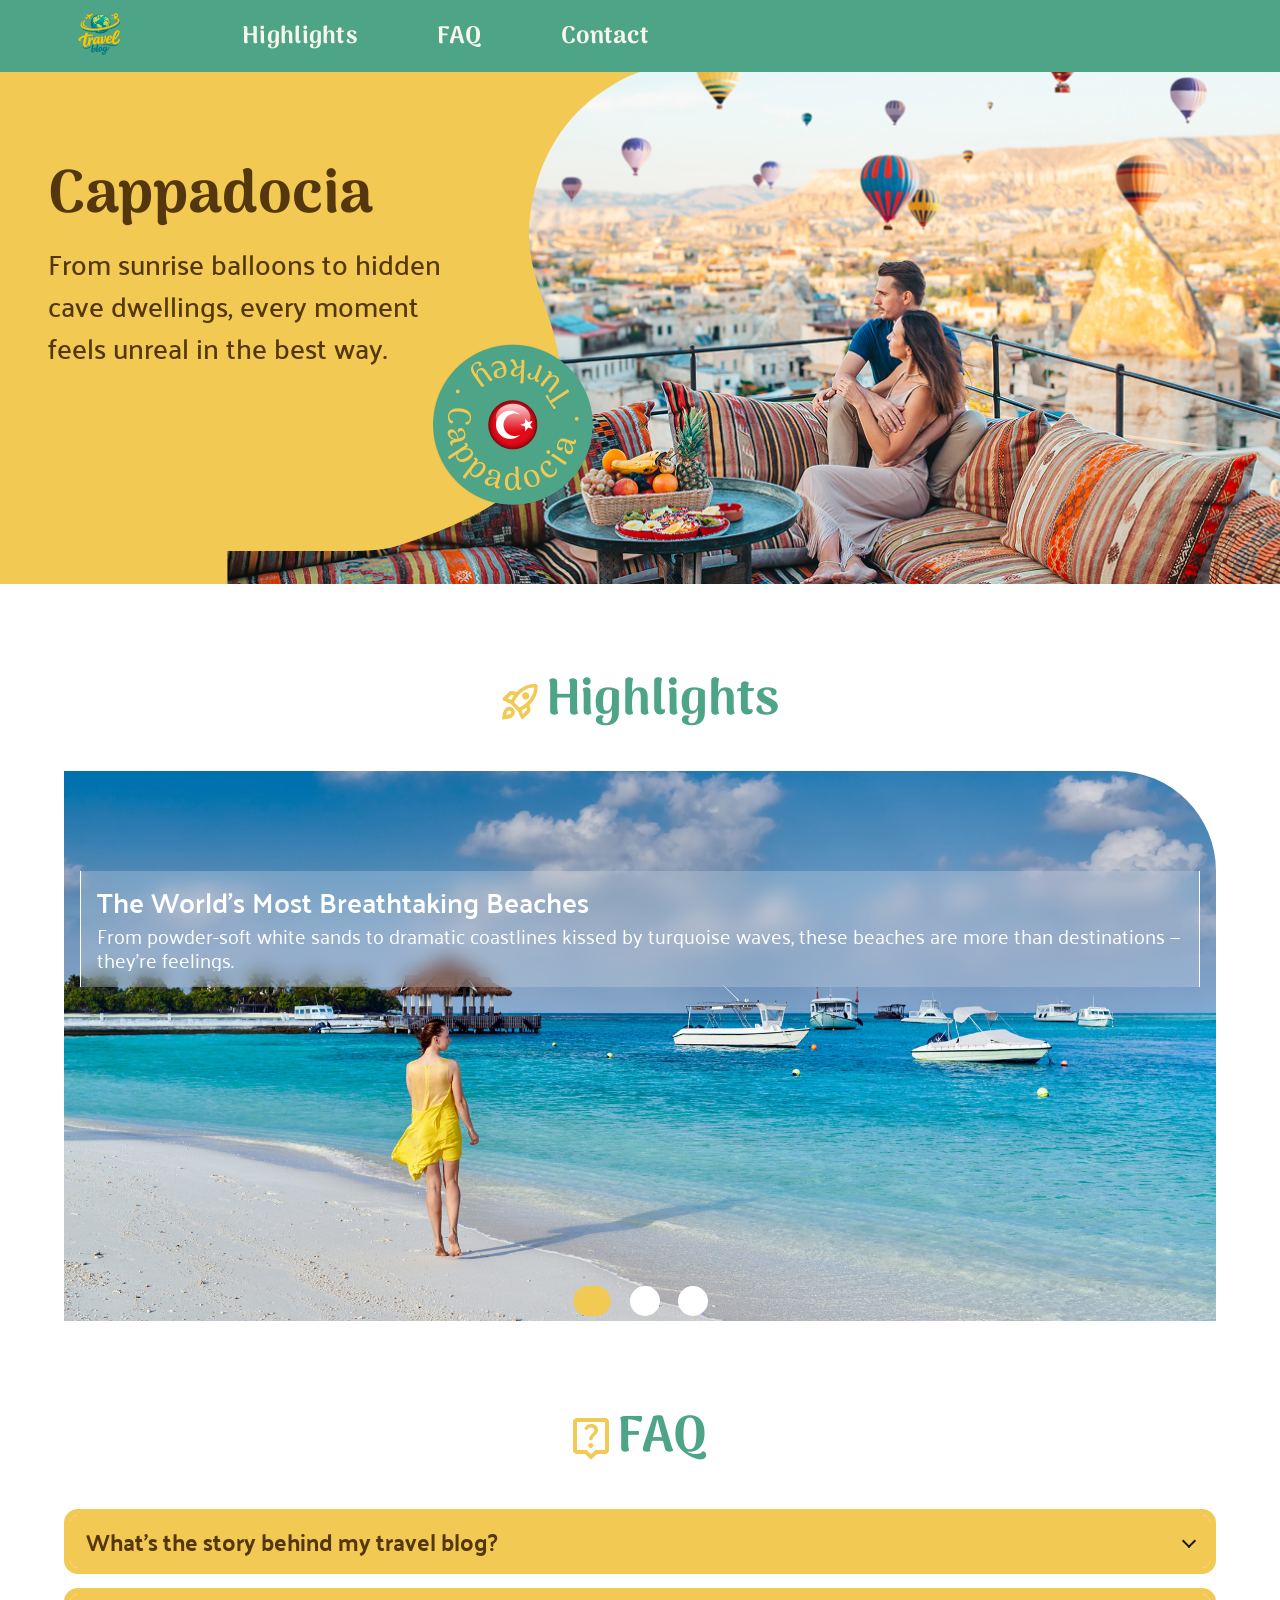
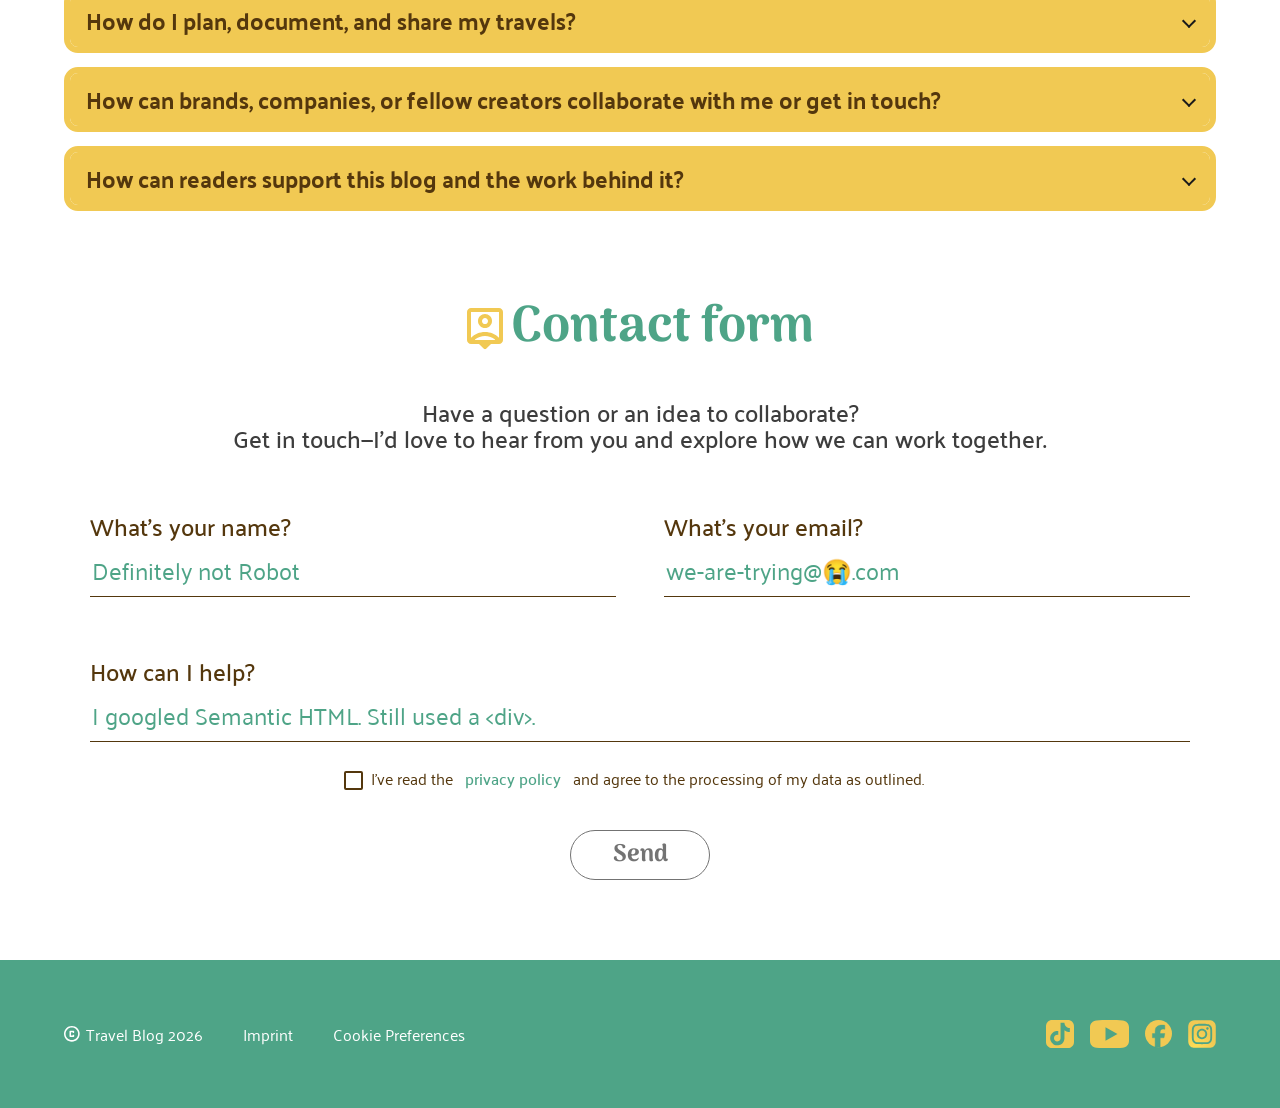
==== commit c8fe15a7: "fuck git" ====
--- a/index.html
+++ b/index.html
@@ -9,43 +9,10 @@
     <link rel="stylesheet" href="assets/css/global.css" />
     <link rel="stylesheet" href="assets/css/index.css" />
   </head>
-
-    <!-- ... restlicher Content ... -->
-
-    <header id="logo-header" class="logo-header">
-      <div class="header-container">
-        <a href="">
-          <img src="assets/img/header_travel_blog.png" alt="Travel Blog Logo" class="logo" />
-        </a>
-        <nav id="desktop-nav" class="desktop-nav">
-          <ul class="nav-bar">
-            <li class="menu-item">
-              <a href="#highlights" class="menu-link">Highlights</a>
-            </li>
-            <li class="menu-item">
-              <a href="#faq" class="menu-link">FAQ</a>
-            </li>
-            <li class="menu-item">
-              <a href="#contact" class="menu-link">Contact</a>
-            </li>
-          </ul>
-        </nav>
-      </div>
-    </header>
-
-<head>
-  <meta charset="UTF-8" />
-  <meta name="viewport" content="width=device-width, initial-scale=1.0" />
-  <title>Document</title>
-  <link rel="icon" type="image/svg+xml" href="assets/icon/favicon.svg" />
-  <link rel="stylesheet" href="assets/css/fonts.css" />
-  <link rel="stylesheet" href="assets/css/global.css" />
-  <link rel="stylesheet" href="assets/css/index.css" />
-</head>
-
 <!-- ... restlicher Content ... -->
 
 <header id="logo-header" class="logo-header">
+  <div class="header-container">
   <a href="">
     <img src="assets/img/header_travel_blog.png" alt="Travel Blog Logo" class="logo" />
   </a>
@@ -65,6 +32,7 @@
       </li>
     </ul>
   </nav>
+  </div>
 </header>
 
 <!-- 
@@ -92,19 +60,6 @@
 
 </section>
 
-
-
-
-
-
-
-
-
-<section id="highlights" class="highlights">
-  <div class="highlights-headline">
-    <img src="./assets/icon/highlights_rocket.svg" alt="highlights rocket icon" width="32" height="29" />
-    <h2>Highlights</h2>
-  </div>
 
     <section id="highlights" class="highlights">
       <div class="hightlights-container">
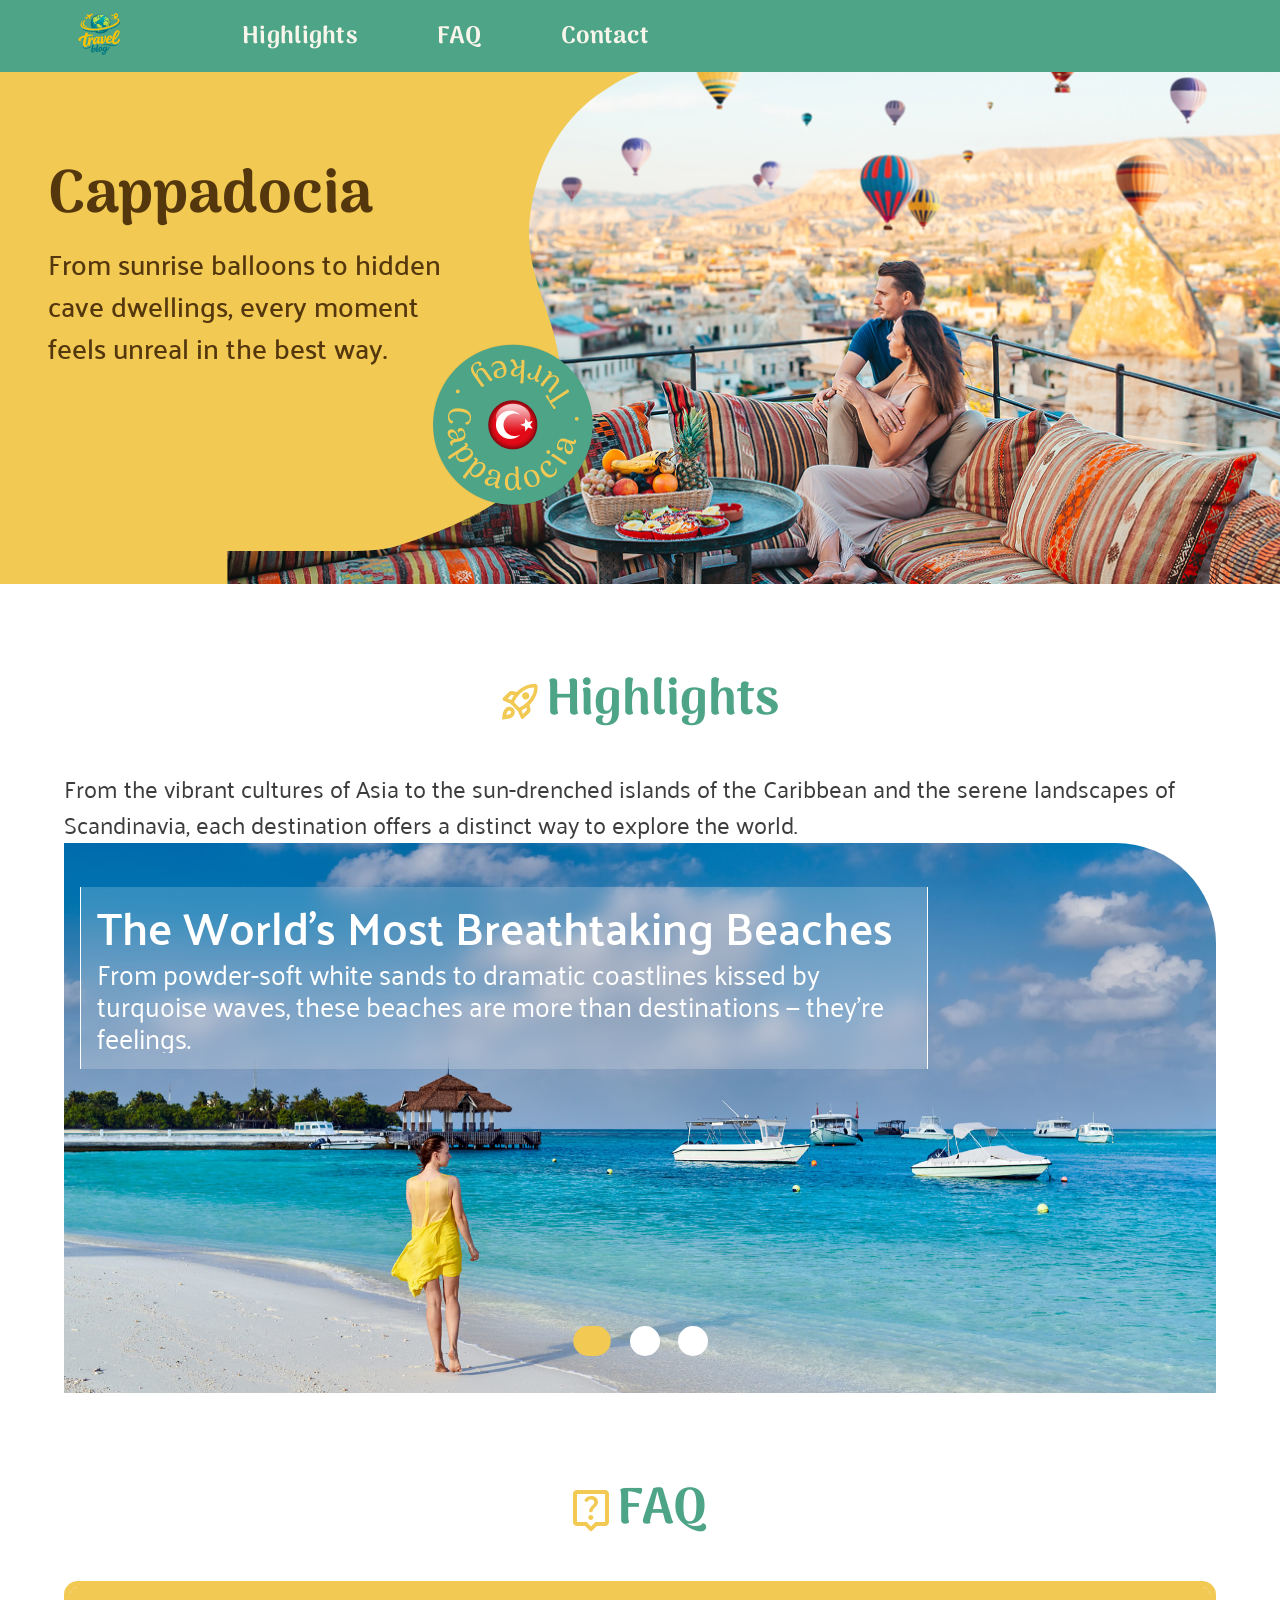
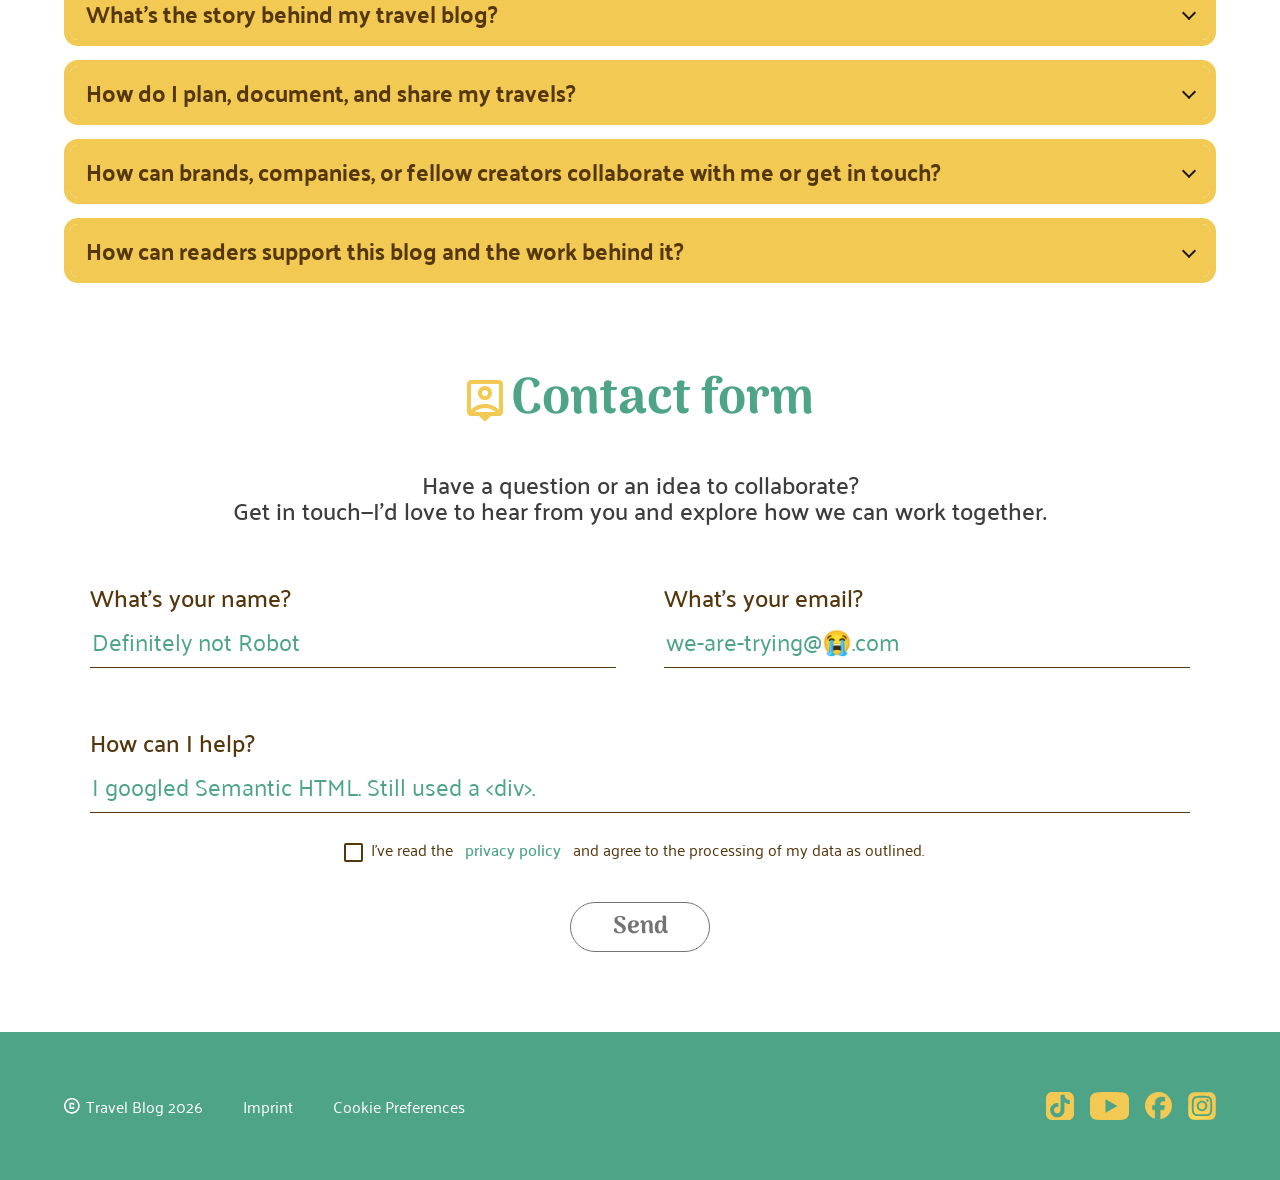
==== commit 79039107: "done 99%" ====
--- a/index.html
+++ b/index.html
@@ -11,9 +11,9 @@
   </head>
 <!-- ... restlicher Content ... -->
 
-<header id="logo-header" class="logo-header">
+ <header id="logo-header" class="logo-header">
   <div class="header-container">
-  <a href="">
+  <a href="index.html">
     <img src="assets/img/header_travel_blog.png" alt="Travel Blog Logo" class="logo" />
   </a>
   <nav id="desktop-nav" class="desktop-nav">
@@ -67,7 +67,7 @@
         <img src="assets/icon/highlights_rocket.svg" alt="" width="36" height="42" />
         Highlights
       </h2>
-
+      <p>From the vibrant cultures of Asia to the sun-drenched islands of the Caribbean and the serene landscapes of Scandinavia, each destination offers a distinct way to explore the world. </p>
       <div class="slider_a_container">
         <div class="slider_a">
           <input type="radio" name="slider" value="one" checked />
--- a/assets/css/global.css
+++ b/assets/css/global.css
@@ -134,11 +134,11 @@
   display: revert;
 }
 
-.menu-item a:active {
+.menu-item a:visited {
   color: var(--color-primary-yellow);
 }
 
-.menu-item:has(a:active) img {
+.menu-item:has(a:visited) img {
   display: none;
 }
 
@@ -157,7 +157,6 @@
 
 
 
-
 /* Header mit Logo */
 .logo-header {
   background-color: var(--color-primary-green);
@@ -213,7 +212,6 @@
 
 .card {
   width: 100%;
-  padding: 24px 15px 0px 15px;
 
   p {
     font-size: clamp(1.125rem, 0.946rem + 0.893vi, 1.75rem);
@@ -234,17 +232,22 @@
   font-family: "Arima", sans-serif;
   font-size: clamp(2.5rem, 2.071rem + 2.143vi, 4rem);
   font-weight: 700;
+  line-height: 1;
 }
 
 .meta {
-  margin: 24px 0;
   display: flex;
   flex-direction: column;
   align-items: flex-start;
 
   justify-content: flex-start;
-  gap: 1rem;
-  width: 100%;
+  gap: 0.5rem;
+  width: 100%;
+  margin-top: 1.5rem;
+
+  @media (min-width: 768px) {
+    margin-top: 2.5rem;
+  }
 }
 
 .meta-row {
@@ -287,7 +290,7 @@
 
 .author-card {
   width: 100%;
-  padding: 0 15px 15px 15px;
+  padding-block: 1.5rem 2.5rem;
   display: flex;
   justify-content: center;
 }
@@ -443,6 +446,11 @@
   width: auto;
 }
 
+.top-row {
+  padding-top: 24px;
+  padding-inline: var(--container-padding-inline);
+}
+
 @media (min-width: 768px) {
   .bottom-navbar {
     display: none;
@@ -495,18 +503,6 @@
 
   .footer-left .copyright {
     order: -1;
-  }
-
-  .top-row-container .meta {
-    flex-direction: row;
-    align-items: center;
-    gap: 24px;
-    flex-wrap: wrap;
-  }
-
-  .top-row {
-    padding-top: 24px;
-    padding-inline: var(--container-padding-inline);
   }
 
   .top-row-container {
@@ -519,6 +515,15 @@
     gap: 24px;
   }
 
+  .top-row-container .meta {
+    flex-direction: row;
+    align-items: center;
+    gap: 24px;
+    flex-wrap: wrap;
+  }
+
+
+
   .top-row-container .author-card {
     flex: 0 0 220px;
     width: 250px;
@@ -667,4 +672,4 @@
       text-shadow: 0.4px 0 0 var(--color-primary-green);
     }
   }
-}
+}
--- a/assets/css/index.css
+++ b/assets/css/index.css
@@ -21,7 +21,7 @@
   position: relative;
   width: 90rem;
   height: 32rem;
-  overflow: hidden;
+
 }
 
 .hero-bg-yellow {
@@ -162,7 +162,9 @@
   overflow: hidden;
 }
 
+
 .slider_a input {
+  margin-bottom: 2rem;
   z-index: 2;
   padding: 20px;
   appearance: none;
@@ -200,7 +202,7 @@
 }
 
 .element_one img {
-  object-position: 40% 100%;
+  object-position: 40% 80%;
 }
 
 .element_two img {
@@ -225,21 +227,22 @@
 
 .text-block {
   position: absolute;
-  top: 100px;
+  top: clamp(40px, 121px - 6vw, 100px);
   left: 16px;
-  right: 16px;
+  width: min(53rem, calc(100% - 32px));
   z-index: 4;
   padding: 16px;
-  background-color: rgba(255, 255, 255, 0.5);
   background-color: rgba(255, 255, 255, 0.2);
   backdrop-filter: blur(10px);
   border-left: 1px solid white;
   border-right: 1px solid white;
+
+
 }
 
 .text-block h3 {
   color: white;
-  font-size: 28px;
+  font-size: clamp(1.75rem, 1.393rem + 1.786vi, 3rem);
   font-family: "Palanquin";
   font-weight: 600;
   line-height: 1;
@@ -248,9 +251,8 @@
 
 .text-block p {
   color: white;
-  font-size: 20px;
+  font-size: clamp(1.25rem, 1.107rem + 0.714vi, 1.75rem);
   font-family: "Palanquin";
-  font-weight: 400;
   line-height: 1.2;
   display: -webkit-box;
   -webkit-box-orient: vertical;
@@ -530,6 +532,7 @@
   border: none;
   cursor: pointer;
   transition: all 0.2s ease;
+
   &:hover {
     box-shadow: -2px 2px 4px 0px #00000040;
     text-shadow: -2px 2px 4px #00000040;
@@ -543,4 +546,4 @@
     pointer-events: none;
     box-shadow: none;
   }
-}
+}
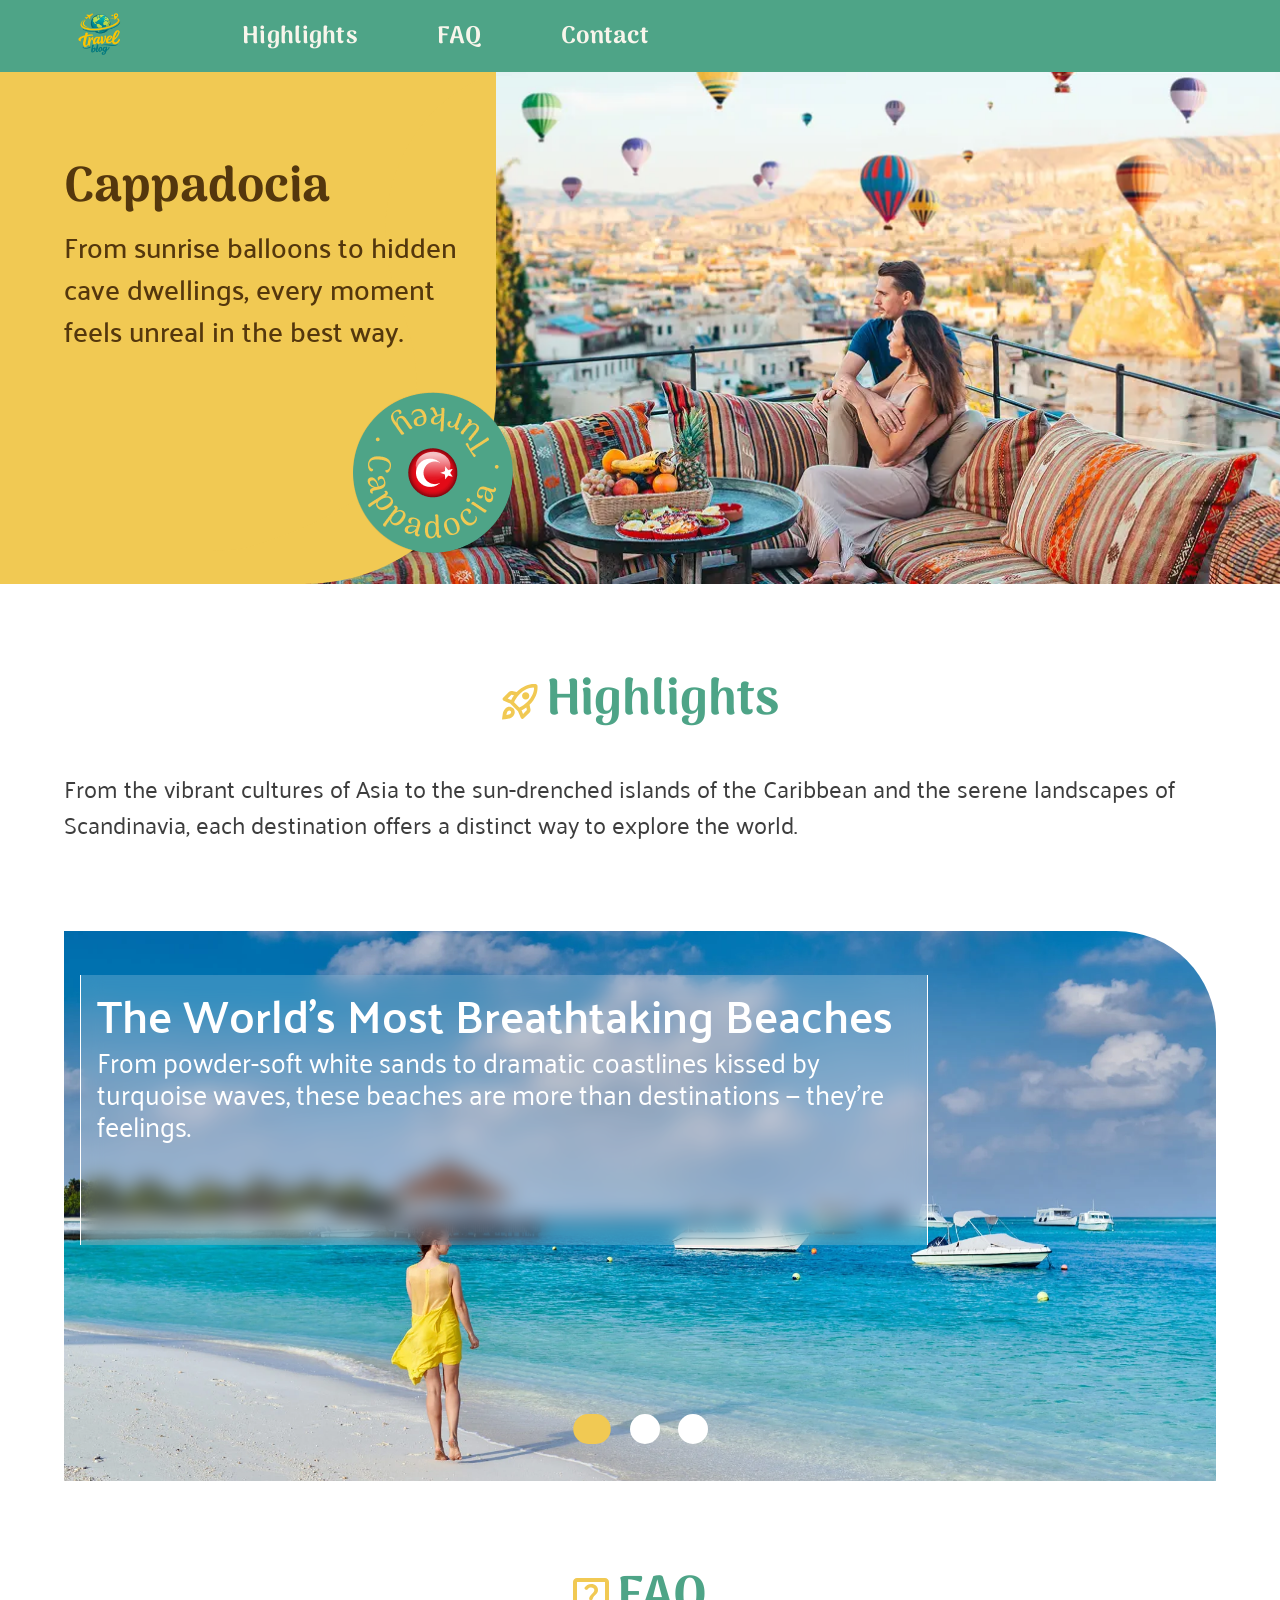
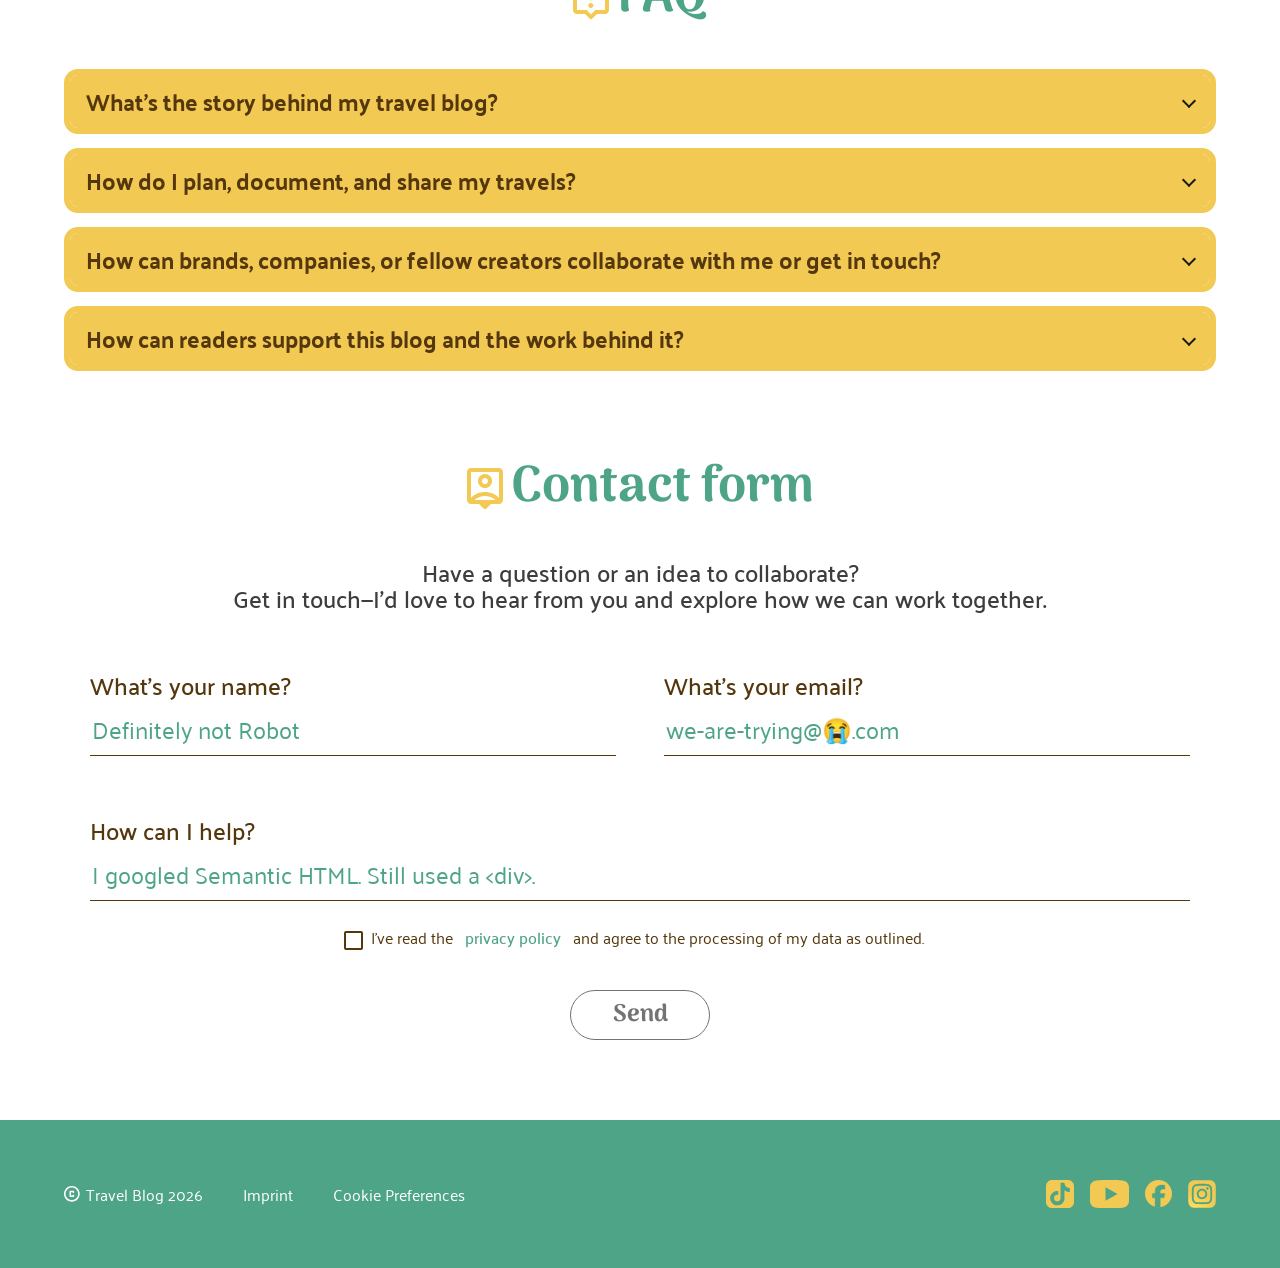
==== commit dfad743f: "fuck git" ====
--- a/index.html
+++ b/index.html
@@ -9,357 +9,244 @@
     <link rel="stylesheet" href="assets/css/global.css" />
     <link rel="stylesheet" href="assets/css/index.css" />
   </head>
-<!-- ... restlicher Content ... -->
-
- <header id="logo-header" class="logo-header">
-  <div class="header-container">
-  <a href="index.html">
-    <img src="assets/img/header_travel_blog.png" alt="Travel Blog Logo" class="logo" />
-  </a>
-  <nav id="desktop-nav" class="desktop-nav">
-    <ul class="nav-bar">
-      <li class="menu-item">
-        <a href="#highlights" class="menu-link">Highlights</a>
-      <img src="./assets/icon/Hover-Highlights.svg" alt="">
-      </li>
-      <li class="menu-item">
-        <a href="#faq" class="menu-link">FAQ</a>
-        <img src="./assets/icon/Hover-FAQ.svg" alt="">
-      </li>
-      <li class="menu-item">
-        <a href="#contact" class="menu-link">Contact</a>
-        <img src="./assets/icon/Hover-Contact.svg" alt="">
-      </li>
-    </ul>
-  </nav>
-  </div>
-</header>
-
-<!-- 
- 
-    SELIM ARBEITET BIS HIER - FINGER WEG
-   
-    -->
-
-<!-- ALICA ARBEITET AB HIER - FINGER WEG -->
-
-
-<section class="hero2">
-
-  <div class="hero-bg-yellow"></div>
-  <div class="hero-bg-picture"><img src="./assets/img/hero_background.png"
-      alt="hero background picture of a couple enjoying the view of air balloons" width="1440" height="515"></div>
-  <div class="hero-element-yellow"><img src="./assets/img/hero_wave.svg" alt="Yellow Graphic Element">
-  </div>
-  <article class="hero-text">
-    <h3>Cappadocia</h3>
-    <p>From sunrise balloons to hidden cave dwellings, every moment feels unreal in the best way.</p>
-  </article>
-  <div class="turkey-badge"><img src="./assets/img/hero_circle.png" alt="Cappadocia Badge"></div>
-  <div class="turkey-flag"><img src="./assets/img/hero_turkey_flag.png" alt="Turkish Flag"></div>
-
-</section>
-
-
-    <section id="highlights" class="highlights">
-      <div class="hightlights-container">
-      <h2 class="section-title">
-        <img src="assets/icon/highlights_rocket.svg" alt="" width="36" height="42" />
-        Highlights
-      </h2>
-      <p>From the vibrant cultures of Asia to the sun-drenched islands of the Caribbean and the serene landscapes of Scandinavia, each destination offers a distinct way to explore the world. </p>
-      <div class="slider_a_container">
-        <div class="slider_a">
-          <input type="radio" name="slider" value="one" checked />
-          <input type="radio" name="slider" value="two" />
-          <input type="radio" name="slider" value="three" />
-
-          <div class="slider_a_wrapper">
-            <div class="slider_a_element element_one">
-              <a href="article-carousel.html">
-                <img src="./assets/img/carousel1_01.jpg" alt="Beaches" width="1920" height="1280" />
+  <body>
+    <header id="logo-header" class="logo-header">
+      <div class="header-container">
+        <a href="index.html">
+          <img src="assets/img/header_travel_blog.webp" alt="Travel Blog Logo" class="logo" />
+        </a>
+        <nav id="desktop-nav" class="desktop-nav">
+          <ul class="nav-bar">
+            <li class="menu-item">
+              <a href="#highlights" class="menu-link">
+                Highlights
+                <img src="./assets/icon/Hover-Highlights.svg" alt="" />
               </a>
-              <div class="text-block">
-                <div class="text-content">
-                  <h3>The World’s Most Breathtaking Beaches</h3>
-                  <p>
-                    From powder-soft white sands to dramatic coastlines kissed by turquoise waves, these beaches are more than destinations — they’re
-                    feelings.
-                  </p>
+            </li>
+            <li class="menu-item">
+              <a href="#faq" class="menu-link">
+                FAQ
+                <img src="./assets/icon/Hover-FAQ.svg" alt="" />
+              </a>
+            </li>
+            <li class="menu-item">
+              <a href="#contact" class="menu-link">
+                Contact
+                <img src="./assets/icon/Hover-Contact.svg" alt="" />
+              </a>
+            </li>
+          </ul>
+        </nav>
+      </div>
+    </header>
+    <main>
+      <!-- WORK IN PROGRESS - SCHAUEN AUF EIGENE GEFAHR -->
+      <section class="hero2">
+        <div class="hero-bg-yellow"></div>
+        <div class="hero-bg-picture">
+          <img
+            src="./assets/img/hero_background.webp"
+            alt="hero background picture of a couple enjoying the view of air balloons"
+            width="1440"
+            height="515"
+          />
+        </div>
+        <div class="hero-element-yellow">
+          <img src="./assets/img/hero_wave.svg" alt="Yellow Graphic Element" />
+        </div>
+        <article class="hero-text">
+          <h1>Cappadocia</h1>
+          <p>From sunrise balloons to hidden cave dwellings, every moment feels unreal in the best way.</p>
+        </article>
+        <div class="turkey-badge">
+          <img src="./assets/img/hero_circle.png" alt="Cappadocia Badge" />
+        </div>
+        <div class="turkey-flag">
+          <img src="./assets/img/hero_turkey_flag.png" alt="Turkish Flag" />
+        </div>
+      </section>
+      <!-- WORK IN PROGRESS - SCHAUEN AUF EIGENE GEFAHR -->
+
+      <!-- <section class="hero2">
+        <div class="hero-bg-yellow"></div>
+        <div class="hero-bg-picture">
+          <img
+            src="./assets/img/hero_background.webp"
+            alt="hero background picture of a couple enjoying the view of air balloons"
+            width="1440"
+            height="515"
+          />
+        </div>
+        <div class="hero-element-yellow"><img src="./assets/img/hero_wave.svg" alt="Yellow Graphic Element" /></div>
+        <article class="hero-text">
+          <h3>Cappadocia</h3>
+          <p>From sunrise balloons to hidden cave dwellings, every moment feels unreal in the best way.</p>
+        </article>
+        <div class="turkey-badge"><img src="./assets/img/hero_circle.png" alt="Cappadocia Badge" /></div>
+        <div class="turkey-flag"><img src="./assets/img/hero_turkey_flag.png" alt="Turkish Flag" /></div>
+      </section> -->
+
+      <section id="highlights" class="highlights">
+        <div class="hightlights-container">
+          <h2 class="section-title">
+            <img src="assets/icon/highlights_rocket.svg" alt="" width="36" height="42" />
+            Highlights
+          </h2>
+          <p>
+            From the vibrant cultures of Asia to the sun-drenched islands of the Caribbean and the serene landscapes of Scandinavia, each destination
+            offers a distinct way to explore the world.
+          </p>
+          <div class="slider_a_container">
+            <div class="slider_a">
+              <input type="radio" name="slider" value="one" checked />
+              <input type="radio" name="slider" value="two" />
+              <input type="radio" name="slider" value="three" />
+              <div class="slider_a_wrapper">
+                <div class="slider_a_element element_one">
+                  <a href="article-carousel.html">
+                    <img src="./assets/img/carousel1_01.webp" alt="Beaches" width="1920" height="1280" />
+                  </a>
+                  <div class="text-block">
+                    <div class="text-content">
+                      <h3>The World’s Most Breathtaking Beaches</h3>
+                      <p>
+                        From powder-soft white sands to dramatic coastlines kissed by turquoise waves, these beaches are more than destinations —
+                        they’re feelings.
+                      </p>
+                    </div>
+                  </div>
                 </div>
-              </div>
-            </div>
-            <div class="slider_a_element element_two">
-              <a href="article-video.html">
-                <img src="./assets/img/carousel1_02.png" alt="Copenhagen" />
-              </a>
-              <div class="text-block">
-                <div class="text-content">
-                  <h3>Copenhagen in 3 Days: Big Experiences, Smart Spending</h3>
-                  <p>Discover Copenhagen, where historic charm meets modern design, vibrant cycling culture and waterfront living.</p>
+
+                <div class="slider_a_element element_two">
+                  <a href="article-video.html">
+                    <img src="./assets/img/carousel1_02.webp" alt="Copenhagen" />
+                  </a>
+                  <div class="text-block">
+                    <div class="text-content">
+                      <h3>Copenhagen in 3 Days: Big Experiences, Smart Spending</h3>
+                      <p>Discover Copenhagen, where historic charm meets modern design, vibrant cycling culture and waterfront living.</p>
+                    </div>
+                  </div>
                 </div>
-              </div>
-            </div>
-            <div class="slider_a_element element_three">
-              <a href="article-graph.html">
-                <img src="./assets/img/carousel1_03.jpg" alt="Thailand" />
-              </a>
-              <div class="text-block">
-                <div class="text-content">
-                  <h3>
-                    Pattaya Pulse: <br />
-                    Food, Sun and Neon Nights
-                  </h3>
-                  <p>
-                    From bustling promenades to nearby islands, the city offers an energetic and diverse escape. Discover Pattaya City, with vibrant
-                    nightlife and rich cultural landmarks.
-                  </p>
+
+                <div class="slider_a_element element_three">
+                  <a href="article-graph.html">
+                    <img src="./assets/img/carousel1_03.webp" alt="Thailand" />
+                  </a>
+                  <div class="text-block">
+                    <div class="text-content">
+                      <h3>
+                        Pattaya Pulse: <br />
+                        Food, Sun and Neon Nights
+                      </h3>
+                      <p>
+                        From bustling promenades to nearby islands, the city offers an energetic and diverse escape. Discover Pattaya City, with
+                        vibrant nightlife and rich cultural landmarks.
+                      </p>
+                    </div>
+                  </div>
                 </div>
               </div>
             </div>
           </div>
         </div>
-      </div>
-      </div>
-    </section>
-
-    <!-- 
-    
-    
-    
-    
-    
-    
-    ALICA ARBEITET BIS HIER - FINGER WEG
-    
-    
-    
-    
-    
-    -->
-
-    <!-- SELIM ARBEITET AB HIER - FINGER WEG -->
-    <section id="faq" class="faq-section">
-      <div class="faq-container">
-      <h2 class="section-title">
-        <img src="assets/icon/faq_help.svg" alt="" class="faq-title-icon" />
-        FAQ
-      </h2>
-
-      <div class="faq-list">
-        <details class="faq-item">
-          <summary class="faq-question">What's the story behind my travel blog?</summary>
-          <div class="faq-answer">
-            <p>
-              Lorem ipsum dolor sit amet consectetur. Egestas a enim vestibulum malesuada. Ante in commodo porta scelerisque turpis gravida semper.
-              Lorem ipsum dolor sit amet consectetur. Egestas a enim vestibulum malesuada. Ante in commodo porta scelerisque turpis gravida semper.
-            </p>
+      </section>
+
+      <section id="faq" class="faq-section">
+        <div class="faq-container">
+          <h2 class="section-title">
+            <img src="assets/icon/faq_help.svg" alt="" class="faq-title-icon" />
+            FAQ
+          </h2>
+
+          <div class="faq-list">
+            <details class="faq-item">
+              <summary class="faq-question">What's the story behind my travel blog?</summary>
+              <div class="faq-answer">
+                <p>
+                  Lorem ipsum dolor sit amet consectetur. Egestas a enim vestibulum malesuada. Ante in commodo porta scelerisque turpis gravida
+                  semper. Lorem ipsum dolor sit amet consectetur. Egestas a enim vestibulum malesuada. Ante in commodo porta scelerisque turpis
+                  gravida semper.
+                </p>
+              </div>
+            </details>
+
+            <details class="faq-item">
+              <summary class="faq-question">How do I plan, document, and share my travels?</summary>
+              <div class="faq-answer">
+                <p>
+                  Lorem ipsum dolor sit amet consectetur. Egestas a enim vestibulum malesuada. Ante in commodo porta scelerisque turpis gravida
+                  semper. Lorem ipsum dolor sit amet consectetur. Egestas a enim vestibulum malesuada. Ante in commodo porta scelerisque turpis
+                  gravida semper.
+                </p>
+              </div>
+            </details>
+
+            <details class="faq-item">
+              <summary class="faq-question">How can brands, companies, or fellow creators collaborate with me or get in touch?</summary>
+              <div class="faq-answer">
+                <p>
+                  Lorem ipsum dolor sit amet consectetur. Egestas a enim vestibulum malesuada. Ante in commodo porta scelerisque turpis gravida
+                  semper.
+                </p>
+              </div>
+            </details>
+
+            <details class="faq-item">
+              <summary class="faq-question">How can readers support this blog and the work behind it?</summary>
+              <div class="faq-answer">
+                <p>
+                  Lorem ipsum dolor sit amet consectetur. Egestas a enim vestibulum malesuada. Ante in commodo porta scelerisque turpis gravida
+                  semper.
+                </p>
+              </div>
+            </details>
           </div>
-        </details>
-
-        <details class="faq-item">
-          <summary class="faq-question">How do I plan, document, and share my travels?</summary>
-          <div class="faq-answer">
-            <p>
-              Lorem ipsum dolor sit amet consectetur. Egestas a enim vestibulum malesuada. Ante in commodo porta scelerisque turpis gravida semper.
-              Lorem ipsum dolor sit amet consectetur. Egestas a enim vestibulum malesuada. Ante in commodo porta scelerisque turpis gravida semper.
-            </p>
-          </div>
-        </details>
-
-        <details class="faq-item">
-          <summary class="faq-question">How can brands, companies, or fellow creators collaborate with me or get in touch?</summary>
-          <div class="faq-answer">
-            <p>
-              Lorem ipsum dolor sit amet consectetur. Egestas a enim vestibulum malesuada. Ante in commodo porta scelerisque turpis gravida semper.
-            </p>
-          </div>
-        </details>
-
-        <details class="faq-item">
-          <summary class="faq-question">How can readers support this blog and the work behind it?</summary>
-          <div class="faq-answer">
-            <p>
-              Lorem ipsum dolor sit amet consectetur. Egestas a enim vestibulum malesuada. Ante in commodo porta scelerisque turpis gravida semper.
-            </p>
-          </div>
-        </details>
-      </div>
-      </div>
-    </section>
-    <!-- 
-    
-    
-    
-    
-    
-    
-
-
-
-
-    
-    
-    
-    
-    
-    
-    
-    
-    
-    
-    
-    
-    
-    
-    
-    
-    
-    
-    
-    SELIM ARBEITET BIS HIER - FINGER WEG
-    
-    
-    
-    
-    
-    
-    
-    
-    
-    
-    
-    
-    
-    
-
-
-    
-    
-    
-    
-    
-    
-    
-    
-    
-    
-    -->
-
-    <!-- BENNI ARBEITET AB HIER - FINGER WEG -->
-<section id="contact" class="contact">
-  <div class="contact-content">
-      <h2 class="section-title">
-        <img src="assets/icon/contact_form_pin.svg" alt="" width="36" height="42" />
-        Contact form
-      </h2>
-      <p>Have a question or an idea to collaborate?<br> Get in touch—I’d love to hear from you and explore how we can work together.</p>
-
-      <form class="contact-form">
-        <div class="contact-form-row">
-          <div class="contact-form-group">
-            <label for="name">What's your name?</label>
-            <input type="text" id="name" name="name" placeholder="Definitely not Robot" required />
-          </div>
-
-          <div class="contact-form-group">
-            <label for="email">What's your email?</label>
-            <input type="email" id="email" name="email" placeholder="we-are-trying@&#128557;.com" required />
-          </div>
-        </div>
-
-        <div class="contact-form-group">
-          <label for="question">How can I help?</label>
-          <textarea id="question" name="question" placeholder="I googled Semantic HTML. Still used a <div>." required></textarea>
-        </div>
-
-        <div class="contact-form-checkbox">
-          <input type="checkbox" id="privacy" name="privacy" required />
-
-          <div class="checkbox-text">
-            <label for="privacy">I’ve read the</label>
-            <a href="privacy.html">privacy policy</a>
-            <label for="privacy">and agree to the processing of my data as outlined.</label>
-          </div>
-        </div>
-
-        <button class="btn-submit" type="submit">Send</button>
-      </form>
-    </div>
-  </section>
-
-    <!-- 
-    
-    
-    
-    
-    
-    
-    
-    
-    
-    
-    
-    
-    
-    
-    
-    
-
-
-
-
-
-    
-    
-    
-    
-    
-    
-    
-    
-    BENNI ARBEITET BIS HIER - FINGER WEG
-    
-    
-    
-    
-    
-    
-    
-    
-    
-    
-    
-    
-    
-    
-    
-    
-
-
-
-
-
-
-
-
-
-
-
-
-
-
-
-
-
-
-
-
-
-
-    -->
-
-    <!-- SELIM ARBEITET AB HIER - FINGER WEG -->
+        </div>
+      </section>
+
+      <section id="contact" class="contact">
+        <div class="contact-content">
+          <h2 class="section-title">
+            <img src="assets/icon/contact_form_pin.svg" alt="" width="36" height="42" />
+            Contact form
+          </h2>
+          <p>
+            Have a question or an idea to collaborate?<br />
+            Get in touch—I’d love to hear from you and explore how we can work together.
+          </p>
+
+          <form class="contact-form">
+            <div class="contact-form-row">
+              <div class="contact-form-group">
+                <label for="name">What's your name?</label>
+                <input type="text" id="name" name="name" placeholder="Definitely not Robot" required />
+              </div>
+
+              <div class="contact-form-group">
+                <label for="email">What's your email?</label>
+                <input type="email" id="email" name="email" placeholder="we-are-trying@&#128557;.com" required />
+              </div>
+            </div>
+
+            <div class="contact-form-group">
+              <label for="question">How can I help?</label>
+              <textarea id="question" name="question" placeholder="I googled Semantic HTML. Still used a <div>." required></textarea>
+            </div>
+
+            <div class="contact-form-checkbox">
+              <input type="checkbox" id="privacy" name="privacy" required />
+              <div class="checkbox-text">
+                <label for="privacy">I’ve read the</label>
+                <a href="privacy.html">privacy policy</a>
+                <label for="privacy">and agree to the processing of my data as outlined.</label>
+              </div>
+            </div>
+            <button class="btn-submit" type="submit">Send</button>
+          </form>
+        </div>
+      </section>
+    </main>
 
     <footer class="site-footer">
       <div class="footer-content">
@@ -388,7 +275,7 @@
       </div>
     </footer>
 
-      <nav class="bottom-navbar">
+    <nav class="bottom-navbar">
       <a href="#desktop-nav"><img src="assets/icon/mobile_navbar_home.svg" alt="Home" /></a>
       <a href="#highlights"><img src="assets/icon/mobile_navbar_rocket.svg" alt="Highlights" /></a>
       <a href="#faq"><img src="assets/icon/mobile_navbar_help.svg" alt="FAQ" /></a>
--- a/assets/css/global.css
+++ b/assets/css/global.css
@@ -84,10 +84,6 @@
   }
 }
 
-/* HEADER UND FOOTER HIER */
-/*Header + Desktop-Navbar*/
-/* Navbar oben */
-
 .nav-bar {
   display: flex;
   list-style-type: none;
@@ -102,10 +98,6 @@
   gap: 4.5rem;
   margin: 0;
   padding: 0;
-}
-
-.menu-item {
-  position: relative;
 }
 
 .menu-item img {
@@ -143,6 +135,8 @@
 }
 
 .menu-link {
+  position: relative;
+
   display: inline-block;
   padding: 12px 4px 10px;
   font-family: "Arima", sans-serif;
@@ -154,9 +148,6 @@
   text-shadow: 2px 2px 0 var(--secondary-brown);
 }
 
-
-
-
 /* Header mit Logo */
 .logo-header {
   background-color: var(--color-primary-green);
@@ -346,8 +337,6 @@
   font-size: 1rem;
 }
 
-/*Footer*/
-
 .site-footer {
   background-color: var(--color-primary-green);
   width: 100%;
@@ -418,8 +407,6 @@
   height: 28px;
   width: auto;
 }
-
-/* Navbar unten */
 
 .bottom-navbar {
   background-color: var(--color-primary-yellow);
@@ -522,8 +509,6 @@
     flex-wrap: wrap;
   }
 
-
-
   .top-row-container .author-card {
     flex: 0 0 220px;
     width: 250px;
--- a/assets/css/index.css
+++ b/assets/css/index.css
@@ -17,80 +17,172 @@
 /* ALICA HERO UND HIGHLIGHTS CSS 
 */
 
+/* --- GLOBALE STRUKTUR --- */
 .hero2 {
+  max-width: 90rem;
+  margin-inline: auto;
   position: relative;
-  width: 90rem;
   height: 32rem;
-
+  overflow: hidden;
+  background-color: var(--color-primary-yellow);
 }
 
 .hero-bg-yellow {
   position: absolute;
-  left: 0px;
-  top: 0px;
+  left: 0;
+  top: 0;
   z-index: 1;
   background-color: var(--color-primary-yellow);
-  width: 100vw;
-  height: 32rem;
+  width: 100%;
+  /* Korrigiert: % statt vw hält es im 90rem Container */
+  height: 100%;
 }
 
 .hero-bg-picture {
   position: absolute;
-  left: 0px;
-  top: 0px;
+  left: 0;
+  top: 0;
   z-index: 2;
-  height: 32rem;
+  width: 100%;
+  /* Korrigiert: % statt vw */
+  height: 100%;
+  transform: translateX(100%);
+  animation: heroSlideIn 0.7s ease-out 2s forwards;
 }
 
 .hero-bg-picture img {
-  width: 100vw;
-  height: 32rem;
+  width: 100%;
+  height: 100%;
   display: block;
   object-fit: cover;
   object-position: 40% 100%;
 }
 
-.hero-bg-picture img {
-  object-fit: cover;
+@keyframes heroSlideIn {
+  from {
+    transform: translateX(100%);
+  }
+
+  to {
+    transform: translateX(0);
+  }
 }
 
 .hero-element-yellow {
   width: 110rem;
   height: 32rem;
+  background-color: var(--color-primary-yellow);
+  border-radius: 0 0 12rem 0;
   position: absolute;
-  left: -70rem;
-  top: 0px;
+  left: -79rem;
+  top: 0;
   z-index: 3;
-}
-
+  transform: translateX(100rem);
+  animation: heroSlideInWave 0.7s ease-out 2s forwards;
+}
+
+@keyframes heroSlideInWave {
+  from {
+    transform: translateX(100rem);
+  }
+
+  to {
+    transform: translateX(0);
+  }
+}
+
+/* --- TEXT & PADDING --- */
 .hero-text {
   position: absolute;
-  left: 3rem;
+  /* Das ist dein erzwungenes Padding durch die Variable */
+  left: var(--container-padding-inline);
   top: 5rem;
   z-index: 4;
-  width: 30%;
-}
-
-.hero-text h3 {
+  width: 40%;
+}
+
+.hero-text h1 {
   font-family: "Arima", sans-serif;
   font-weight: 700;
-  font-size: 3.75rem;
+  font-size: clamp(2rem, 1.65rem + 1.75vi, 3.75rem);
   color: var(--color-secondary-brown);
+  opacity: 0;
+  animation:
+    heroFadeInUp 0.5s ease-out 0s forwards,
+    transitiontoleft 0.5s ease-out 2s forwards;
 }
 
 .hero-text p {
+  max-width: 25rem;
   font-family: "Palanquin", sans-serif;
   font-weight: 500;
   font-size: 1.75rem;
   color: var(--color-secondary-brown);
-}
-
+  opacity: 0;
+  animation:
+    heroFadeInUp 0.5s ease-out 0.5s forwards,
+    transitiontoleft 0.5s ease-out 2s forwards;
+}
+
+@keyframes heroFadeInUp {
+  0% {
+    opacity: 0;
+    transform: translateY(8rem) translateX(20rem);
+  }
+
+  100% {
+    opacity: 1;
+    transform: translateY(4rem) translateX(20rem);
+  }
+}
+
+@keyframes transitiontoleft {
+  0% {
+    transform: translateY(4rem) translateX(20rem);
+  }
+
+  100% {
+    transform: translateY(0rem) translateX(0rem);
+  }
+}
+
+/* --- BADGES --- */
 .turkey-badge {
   position: absolute;
-  left: 27rem;
-  top: 17rem;
+  left: 22rem;
+  top: 20rem;
   z-index: 5;
+  opacity: 0;
+  transform: scale(0.6);
+  animation: heroPopIn 0.3s ease-out 2.7s forwards;
+}
+
+.turkey-badge img {
   animation: rotate 20s linear infinite;
+}
+
+.turkey-flag {
+  position: absolute;
+  left: 22rem;
+  top: 20rem;
+  z-index: 6;
+  border-color: red;
+  border-width: 1rem;
+  opacity: 0;
+  transform: scale(0.6);
+  animation: heroPopIn 0.3s ease-out 2.7s forwards;
+}
+
+@keyframes heroPopIn {
+  from {
+    opacity: 0;
+    transform: scale(0.6);
+  }
+
+  to {
+    opacity: 1;
+    transform: scale(1);
+  }
 }
 
 @keyframes rotate {
@@ -103,13 +195,97 @@
   }
 }
 
-.turkey-flag {
-  position: absolute;
-  left: 27rem;
-  top: 17rem;
-  z-index: 6;
-  border-color: red;
-  border-width: 1rem;
+/* --- MOBILE KORREKTUR --- */
+@media (max-width: 768px) {
+  .hero-text {
+    width: 65vw;
+    /* Padding-Variable bleibt auch mobil auf der linken Seite erzwungen */
+    left: var(--container-padding-inline);
+    top: 3rem;
+  }
+
+  .hero-text h1 {
+    hyphens: auto;
+    /* FadeOut wird als zweite Animation ab Sekunde 2 gestartet */
+    animation:
+      heroFadeInUpMobile 0.5s ease-out 0s forwards,
+      heroTextFadeOut 0.5s ease-out 2s forwards;
+  }
+
+  .hero-text p {
+    font-size: 1.15rem;
+    width: 100%;
+    /* Selbes FadeOut, ebenfalls ab Sekunde 2 */
+    animation:
+      heroFadeInUpMobile 0.5s ease-out 0.5s forwards,
+      heroTextFadeOut 0.5s ease-out 2s forwards;
+  }
+
+  @keyframes heroFadeInUpMobile {
+    0% {
+      opacity: 0;
+      transform: translateY(2rem);
+    }
+
+    100% {
+      opacity: 1;
+      transform: translateY(0);
+    }
+  }
+
+  @keyframes heroTextFadeOut {
+    0% {
+      opacity: 1;
+    }
+
+    100% {
+      opacity: 0;
+      /* optional: nimmt das Element komplett aus dem Klick-Bereich, wenn es unsichtbar ist */
+      visibility: hidden;
+    }
+  }
+
+  .hero-bg-picture {
+    left: 0;
+    animation: slideInMobile 0.7s ease-out 2s both;
+  }
+
+  .hero-element-yellow {
+    left: auto;
+    right: 25vw;
+    animation: slideInMobile 0.7s ease-out 2s both;
+  }
+
+  @keyframes slideInMobile {
+    from {
+      transform: translateX(100%);
+    }
+
+    to {
+      transform: translateX(0);
+    }
+  }
+
+  .turkey-badge,
+  .turkey-flag {
+    left: auto;
+    right: 25vw;
+    top: auto;
+    bottom: 2rem;
+    animation: heroPopInMobile 0.3s ease-out 2.7s forwards;
+  }
+
+  @keyframes heroPopInMobile {
+    from {
+      opacity: 0;
+      transform: translateX(50%) scale(0);
+    }
+
+    to {
+      opacity: 1;
+      transform: translateX(50%) scale(0.6);
+    }
+  }
 }
 
 .highlights {
@@ -120,7 +296,17 @@
   width: 100%;
   max-width: 75rem;
   margin-inline: auto;
-}
+
+  p {
+    display: none;
+
+    @media (min-width:768px) {
+      display: revert;
+      padding-bottom: 5.5rem;
+    }
+  }
+}
+
 
 .highlights-headline h2 {
   font-size: 40px;
@@ -161,7 +347,6 @@
   gap: 8px;
   overflow: hidden;
 }
-
 
 .slider_a input {
   margin-bottom: 2rem;
@@ -236,8 +421,6 @@
   backdrop-filter: blur(10px);
   border-left: 1px solid white;
   border-right: 1px solid white;
-
-
 }
 
 .text-block h3 {
@@ -261,8 +444,6 @@
   overflow: hidden;
 }
 
-/* SELIM FAQ CSS */
-
 .faq-section {
   padding-inline: var(--container-padding-inline)
 }
@@ -302,7 +483,6 @@
   padding: 0 8px 8px;
 }
 
-/* Standard-Dreieck des Browsers ausblenden */
 .faq-question {
   background-color: var(--color-primary-yellow);
   width: 100%;
@@ -327,7 +507,6 @@
   display: none;
 }
 
-/* Eigenes Chevron-Icon per CSS */
 .faq-question::after {
   content: "";
   flex-shrink: 0;
@@ -338,7 +517,6 @@
   transform: rotate(45deg);
 }
 
-/* Pfeil zeigt nach oben, wenn Details offen ist */
 .faq-item[open] .faq-question::after {
   transform: rotate(-135deg);
 }
@@ -361,7 +539,6 @@
   color: #333333;
 }
 
-/* Benjamin's Bereich */
 .contact {
   color: var(--color-secondary-brown);
   padding-inline: var(--container-padding-inline);
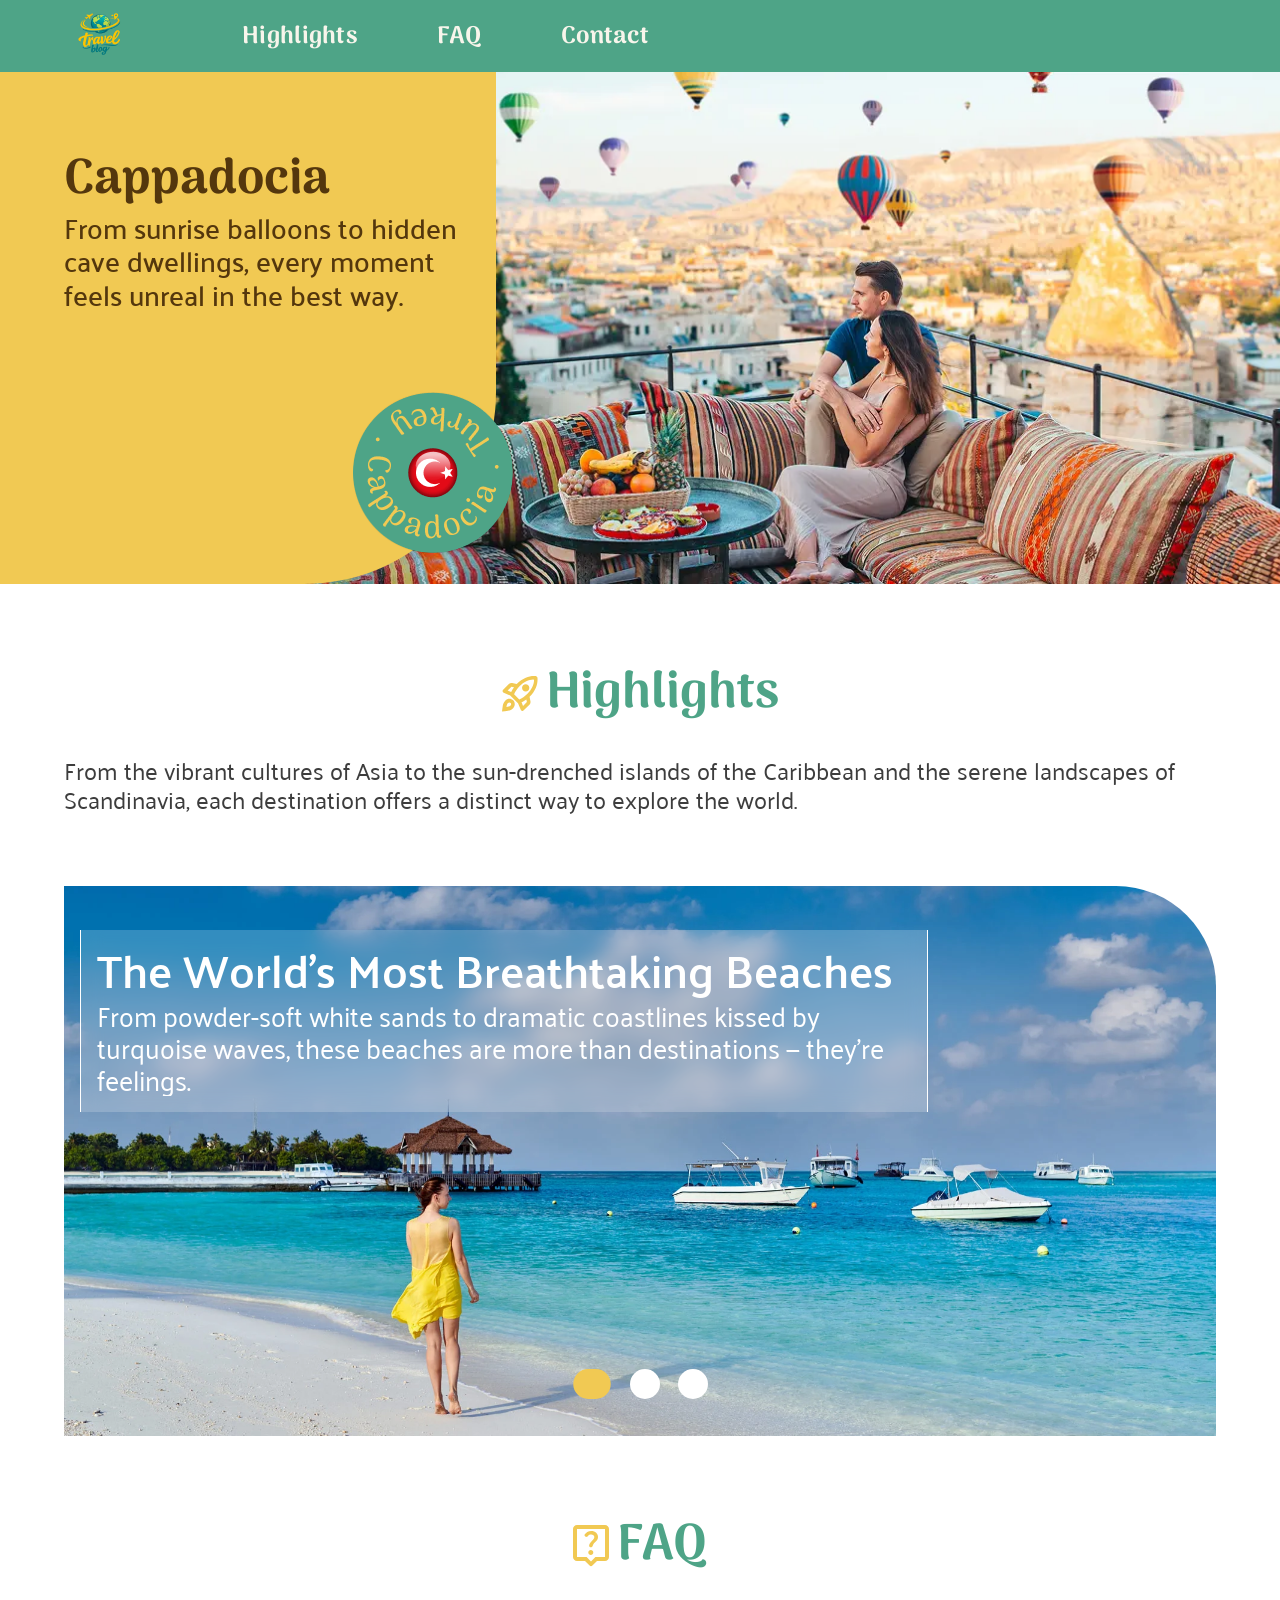
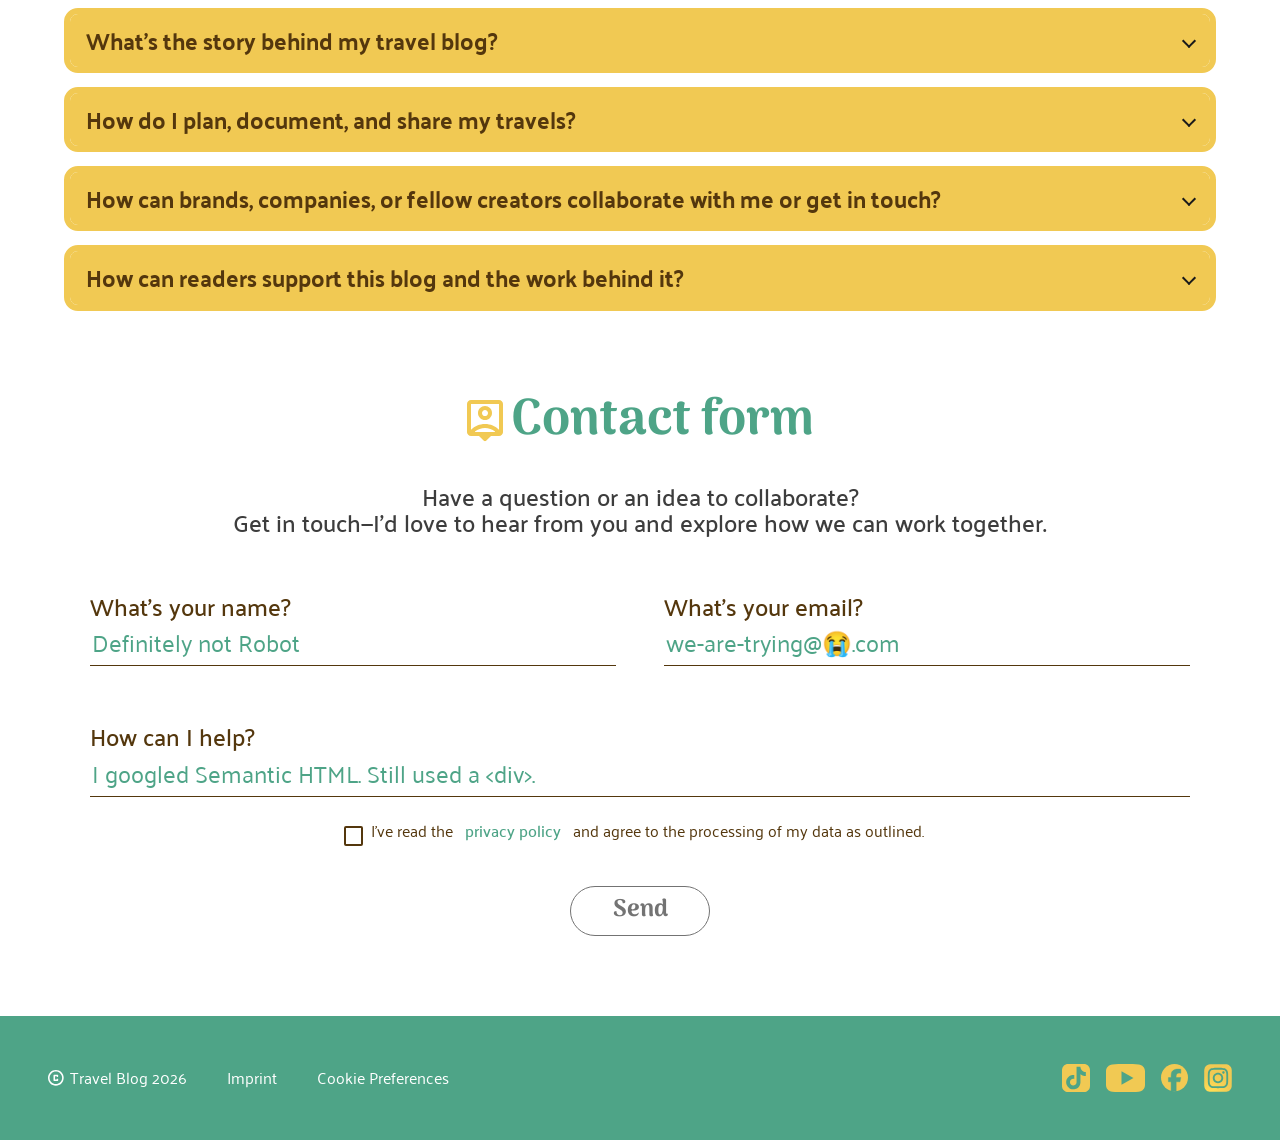
==== commit 18130edb: "we are done" ====
--- a/index.html
+++ b/index.html
@@ -3,7 +3,7 @@
   <head>
     <meta charset="UTF-8" />
     <meta name="viewport" content="width=device-width, initial-scale=1.0" />
-    <title>Document</title>
+    <title>Travel Blog: Home</title>
     <link rel="icon" type="image/svg+xml" href="assets/icon/favicon.svg" />
     <link rel="stylesheet" href="assets/css/fonts.css" />
     <link rel="stylesheet" href="assets/css/global.css" />
@@ -39,8 +39,8 @@
         </nav>
       </div>
     </header>
+
     <main>
-      <!-- WORK IN PROGRESS - SCHAUEN AUF EIGENE GEFAHR -->
       <section class="hero2">
         <div class="hero-bg-yellow"></div>
         <div class="hero-bg-picture">
@@ -51,9 +51,7 @@
             height="515"
           />
         </div>
-        <div class="hero-element-yellow">
-          <img src="./assets/img/hero_wave.svg" alt="Yellow Graphic Element" />
-        </div>
+        <div class="hero-element-yellow"></div>
         <article class="hero-text">
           <h1>Cappadocia</h1>
           <p>From sunrise balloons to hidden cave dwellings, every moment feels unreal in the best way.</p>
@@ -65,31 +63,11 @@
           <img src="./assets/img/hero_turkey_flag.png" alt="Turkish Flag" />
         </div>
       </section>
-      <!-- WORK IN PROGRESS - SCHAUEN AUF EIGENE GEFAHR -->
-
-      <!-- <section class="hero2">
-        <div class="hero-bg-yellow"></div>
-        <div class="hero-bg-picture">
-          <img
-            src="./assets/img/hero_background.webp"
-            alt="hero background picture of a couple enjoying the view of air balloons"
-            width="1440"
-            height="515"
-          />
-        </div>
-        <div class="hero-element-yellow"><img src="./assets/img/hero_wave.svg" alt="Yellow Graphic Element" /></div>
-        <article class="hero-text">
-          <h3>Cappadocia</h3>
-          <p>From sunrise balloons to hidden cave dwellings, every moment feels unreal in the best way.</p>
-        </article>
-        <div class="turkey-badge"><img src="./assets/img/hero_circle.png" alt="Cappadocia Badge" /></div>
-        <div class="turkey-flag"><img src="./assets/img/hero_turkey_flag.png" alt="Turkish Flag" /></div>
-      </section> -->
 
       <section id="highlights" class="highlights">
         <div class="hightlights-container">
           <h2 class="section-title">
-            <img src="assets/icon/highlights_rocket.svg" alt="" width="36" height="42" />
+            <img src="assets/icon/highlights_rocket.svg" alt="Rocket icon" width="36" height="42" />
             Highlights
           </h2>
           <p>
@@ -155,7 +133,7 @@
       <section id="faq" class="faq-section">
         <div class="faq-container">
           <h2 class="section-title">
-            <img src="assets/icon/faq_help.svg" alt="" class="faq-title-icon" />
+            <img src="assets/icon/faq_help.svg" alt="Help icon" class="faq-title-icon" />
             FAQ
           </h2>
 
@@ -208,7 +186,7 @@
       <section id="contact" class="contact">
         <div class="contact-content">
           <h2 class="section-title">
-            <img src="assets/icon/contact_form_pin.svg" alt="" width="36" height="42" />
+            <img src="assets/icon/contact_form_pin.svg" alt="Contact pin icon" width="36" height="42" />
             Contact form
           </h2>
           <p>
--- a/assets/css/global.css
+++ b/assets/css/global.css
@@ -19,7 +19,7 @@
 body {
   min-height: 100vh;
   min-height: 100dvh;
-  line-height: 1.5;
+  line-height: 1.2;
 }
 
 img,
@@ -138,25 +138,24 @@
   position: relative;
 
   display: inline-block;
-  padding: 12px 4px 10px;
+  padding: 0.75rem 0.25rem 0.625rem;
   font-family: "Arima", sans-serif;
   font-weight: 700;
   font-size: 1.5rem;
-  letter-spacing: 0.3px;
+  letter-spacing: 0.01875rem;
   color: rgba(248, 245, 235);
   text-decoration: none;
-  text-shadow: 2px 2px 0 var(--secondary-brown);
-}
-
-/* Header mit Logo */
+  text-shadow: 0.125rem 0.125rem 0 var(--secondary-brown);
+}
+
 .logo-header {
   background-color: var(--color-primary-green);
   display: flex;
   justify-content: start;
   align-items: center;
 
-  padding-left: 146px;
-  padding-right: 102px;
+  padding-left: 9.125rem;
+  padding-right: 6.375rem;
   position: sticky;
   top: 0;
   z-index: 100;
@@ -167,7 +166,6 @@
     display: none;
   }
 
-  /* Header mit Logo */
   .logo-header {
     padding-inline: var(--container-padding-inline);
     background-color: var(--color-primary-green);
@@ -185,19 +183,19 @@
   }
 
   .logo-img {
-    width: 48px;
-    height: 48px;
+    width: 3rem;
+    height: 3rem;
   }
 
   .logo-header .logo {
-    height: 72px;
+    height: 4.5rem;
     width: auto;
 
     margin-right: 0;
   }
 
   body {
-    padding-bottom: 64px;
+    padding-bottom: 4rem;
   }
 }
 
@@ -259,7 +257,7 @@
 .meta-item {
   display: flex;
   align-items: center;
-  gap: 6px;
+  gap: 0.375rem;
   color: var(--color-secondary-brown);
   font-family: "Palanquin", sans-serif;
   font-size: 1rem;
@@ -268,14 +266,14 @@
 }
 
 .icon {
-  width: 16px;
-  height: 16px;
+  width: 1rem;
+  height: 1rem;
   object-fit: contain;
   flex-shrink: 0;
 }
 
 .icon-wide {
-  width: 20px;
+  width: 1.25rem;
   height: auto;
 }
 
@@ -287,7 +285,7 @@
 }
 
 .author-bg {
-  width: clamp(290px, calc(100vw - 30px), 345px);
+  width: clamp(18.125rem, calc(100vw - 1.875rem), 21.5625rem);
   background-color: var(--color-bg-light-green);
   border-radius: 30px;
 
@@ -299,11 +297,11 @@
 }
 
 .author-avatar {
-  width: 120px;
-  height: 120px;
+  width: 7.5rem;
+  height: 7.5rem;
   border-radius: 50%;
   overflow: hidden;
-  margin-bottom: 12px;
+  margin-bottom: 0.75rem;
   background: #cfe6e0;
 }
 
@@ -323,7 +321,7 @@
 }
 
 .author-role {
-  margin: 2px 0 12px 0;
+  margin: 0.125rem 0 0.75rem 0;
   color: var(--color-secondary-brown);
   font-family: "Arima", sans-serif;
   font-size: 1rem;
@@ -340,11 +338,7 @@
 .site-footer {
   background-color: var(--color-primary-green);
   width: 100%;
-  padding: var(--container-padding-inline);
-
-  @media (min-width: 768px) {
-    padding-block: 3.75rem;
-  }
+  padding: 3rem;
 }
 
 .footer-content {
@@ -360,7 +354,7 @@
 .footer-left {
   display: flex;
   flex-direction: column;
-  gap: 8px;
+  gap: 0.5rem;
 }
 
 .footer-left a {
@@ -377,7 +371,7 @@
 .copyright {
   display: flex;
   align-items: center;
-  gap: 6px;
+  gap: 0.375rem;
   color: #ffffff;
   font-family: "Palanquin", sans-serif;
   font-size: 1rem;
@@ -389,8 +383,8 @@
   display: inline-flex;
   align-items: center;
   justify-content: center;
-  width: 16px;
-  height: 16px;
+  width: 1rem;
+  height: 1rem;
 }
 
 .footer-social {
@@ -404,7 +398,7 @@
 }
 
 .footer-social img {
-  height: 28px;
+  height: 1.75rem;
   width: auto;
 }
 
@@ -413,12 +407,12 @@
   display: flex;
   justify-content: space-around;
   align-items: center;
-  padding: 12px 0;
+  padding: 0.75rem 0;
   position: fixed;
   bottom: 0;
   left: 0;
   width: 100%;
-  height: 64px;
+  height: 4rem;
   z-index: 100;
 }
 
@@ -429,12 +423,12 @@
 }
 
 .bottom-navbar img {
-  height: 26px;
+  height: 1.625rem;
   width: auto;
 }
 
 .top-row {
-  padding-top: 24px;
+  padding-top: 1.5rem;
   padding-inline: var(--container-padding-inline);
 }
 
@@ -463,19 +457,19 @@
   }
 
   .logo-img {
-    width: 72px;
-    height: 72px;
+    width: 4.5rem;
+    height: 4.5rem;
   }
 
   .logo-header .logo {
-    height: 72px;
+    height: 4.5rem;
     width: auto;
 
-    margin-right: 102px;
+    margin-right: 6.375rem;
   }
 
   body {
-    padding-bottom: 0px;
+    padding-bottom: 0;
   }
 
   .footer-content {
@@ -485,7 +479,7 @@
   .footer-left {
     flex-direction: row;
     align-items: center;
-    gap: 40px;
+    gap: 2.5rem;
   }
 
   .footer-left .copyright {
@@ -499,19 +493,19 @@
     display: flex;
     justify-content: space-between;
     align-items: flex-start;
-    gap: 24px;
+    gap: 1.5rem;
   }
 
   .top-row-container .meta {
     flex-direction: row;
     align-items: center;
-    gap: 24px;
+    gap: 1.5rem;
     flex-wrap: wrap;
   }
 
   .top-row-container .author-card {
-    flex: 0 0 220px;
-    width: 250px;
+    flex: 0 0 13.75rem;
+    width: 15.625rem;
     padding: 0;
     display: block;
   }
@@ -537,7 +531,7 @@
 
   .content-columns {
     display: flex;
-    gap: 24px;
+    gap: 1.5rem;
   }
 
   .content-columns .content {
@@ -545,7 +539,7 @@
   }
 
   .graph-wrap {
-    max-width: 345px;
+    max-width: 21.5625rem;
     margin-left: auto;
     margin-right: auto;
   }
@@ -654,7 +648,7 @@
     transition: text-shadow 0.4s ease;
 
     &:active {
-      text-shadow: 0.4px 0 0 var(--color-primary-green);
+      text-shadow: 0.025rem 0 0 var(--color-primary-green);
     }
   }
 }
--- a/assets/css/index.css
+++ b/assets/css/index.css
@@ -11,13 +11,6 @@
   gap: 0.5rem;
 }
 
-/* SELIM HEADER + NAVBAR UND FOOTER + NAVBAR KOMMT IN global.css   
-*/
-
-/* ALICA HERO UND HIGHLIGHTS CSS 
-*/
-
-/* --- GLOBALE STRUKTUR --- */
 .hero2 {
   max-width: 90rem;
   margin-inline: auto;
@@ -34,7 +27,6 @@
   z-index: 1;
   background-color: var(--color-primary-yellow);
   width: 100%;
-  /* Korrigiert: % statt vw hält es im 90rem Container */
   height: 100%;
 }
 
@@ -44,10 +36,10 @@
   top: 0;
   z-index: 2;
   width: 100%;
-  /* Korrigiert: % statt vw */
+
   height: 100%;
   transform: translateX(100%);
-  animation: heroSlideIn 0.7s ease-out 2s forwards;
+  animation: BGslideIn 0.7s ease-out 2s forwards;
 }
 
 .hero-bg-picture img {
@@ -55,10 +47,10 @@
   height: 100%;
   display: block;
   object-fit: cover;
-  object-position: 40% 100%;
-}
-
-@keyframes heroSlideIn {
+  object-position: 55% 100%;
+}
+
+@keyframes BGslideIn {
   from {
     transform: translateX(100%);
   }
@@ -91,10 +83,8 @@
   }
 }
 
-/* --- TEXT & PADDING --- */
 .hero-text {
   position: absolute;
-  /* Das ist dein erzwungenes Padding durch die Variable */
   left: var(--container-padding-inline);
   top: 5rem;
   z-index: 4;
@@ -146,7 +136,6 @@
   }
 }
 
-/* --- BADGES --- */
 .turkey-badge {
   position: absolute;
   left: 22rem;
@@ -195,18 +184,15 @@
   }
 }
 
-/* --- MOBILE KORREKTUR --- */
 @media (max-width: 768px) {
   .hero-text {
     width: 65vw;
-    /* Padding-Variable bleibt auch mobil auf der linken Seite erzwungen */
     left: var(--container-padding-inline);
     top: 3rem;
   }
 
   .hero-text h1 {
     hyphens: auto;
-    /* FadeOut wird als zweite Animation ab Sekunde 2 gestartet */
     animation:
       heroFadeInUpMobile 0.5s ease-out 0s forwards,
       heroTextFadeOut 0.5s ease-out 2s forwards;
@@ -215,7 +201,7 @@
   .hero-text p {
     font-size: 1.15rem;
     width: 100%;
-    /* Selbes FadeOut, ebenfalls ab Sekunde 2 */
+
     animation:
       heroFadeInUpMobile 0.5s ease-out 0.5s forwards,
       heroTextFadeOut 0.5s ease-out 2s forwards;
@@ -240,20 +226,16 @@
 
     100% {
       opacity: 0;
-      /* optional: nimmt das Element komplett aus dem Klick-Bereich, wenn es unsichtbar ist */
       visibility: hidden;
     }
   }
 
   .hero-bg-picture {
-    left: 0;
-    animation: slideInMobile 0.7s ease-out 2s both;
-  }
-
-  .hero-element-yellow {
-    left: auto;
-    right: 25vw;
-    animation: slideInMobile 0.7s ease-out 2s both;
+    animation: slideInMobile 1s ease-out 1.5s both;
+  }
+
+  .hero-bg-picture img {
+    object-position: 65% 100%;
   }
 
   @keyframes slideInMobile {
@@ -266,24 +248,40 @@
     }
   }
 
+  .hero-element-yellow {
+    left: auto;
+    right: 70vw;
+    animation: slideInMobileyellow 0.7s ease-out 2s both;
+  }
+
+  @keyframes slideInMobileyellow {
+    0% {
+      transform: translateX(100%);
+      top: 0rem;
+    }
+
+    100% {
+      transform: translateX(0);
+      top: -10rem;
+    }
+  }
+
   .turkey-badge,
   .turkey-flag {
-    left: auto;
-    right: 25vw;
-    top: auto;
-    bottom: 2rem;
-    animation: heroPopInMobile 0.3s ease-out 2.7s forwards;
+    transform-origin: 50% 50%;
+    left: 10vw;
+    top: 10vw;
+    scale: 1;
+    animation: heroPopInMobile 0.3s ease-out 2.5s forwards;
   }
 
   @keyframes heroPopInMobile {
     from {
       opacity: 0;
-      transform: translateX(50%) scale(0);
     }
 
     to {
       opacity: 1;
-      transform: translateX(50%) scale(0.6);
     }
   }
 }
@@ -296,20 +294,20 @@
   width: 100%;
   max-width: 75rem;
   margin-inline: auto;
-
-  p {
-    display: none;
-
-    @media (min-width:768px) {
-      display: revert;
-      padding-bottom: 5.5rem;
-    }
-  }
-}
-
+}
+
+.hightlights-container > p {
+  display: none;
+
+  @media (min-width:768px) {
+    display: revert;
+    padding-bottom: 4.5rem;
+  }
+
+}
 
 .highlights-headline h2 {
-  font-size: 40px;
+  font-size: 2.5rem;
   font-family: "Arima", sans-serif;
   font-weight: 700;
 }
@@ -318,16 +316,16 @@
   display: flex;
   justify-content: center;
   align-items: flex-end;
-  gap: 16px;
-  padding: 20px;
+  gap: 1rem;
+  padding: 1.25rem;
 }
 
 .input-wrapper {
   display: flex;
   justify-content: center;
   align-items: flex-end;
-  gap: 16px;
-  padding: 20px;
+  gap: 1rem;
+  padding: 1.25rem;
 }
 
 .slider_a_container {
@@ -339,7 +337,7 @@
 .slider_a {
   position: relative;
   width: 100%;
-  height: 550px;
+  height: 34.375rem;
   border-radius: 0px 100px 0px 0px;
   display: flex;
   justify-content: center;
@@ -351,7 +349,7 @@
 .slider_a input {
   margin-bottom: 2rem;
   z-index: 2;
-  padding: 20px;
+  padding: 1.25rem;
   appearance: none;
   border-radius: 50%;
   background-color: white;
@@ -360,7 +358,7 @@
 }
 
 .slider_a input:checked {
-  width: 50px;
+  width: 3.125rem;
   border-radius: 50px;
   background-color: #f1c953;
 }
@@ -414,13 +412,13 @@
   position: absolute;
   top: clamp(40px, 121px - 6vw, 100px);
   left: 16px;
-  width: min(53rem, calc(100% - 32px));
+  width: min(53rem, calc(100% - 2rem));
   z-index: 4;
-  padding: 16px;
+  padding: 1rem;
   background-color: rgba(255, 255, 255, 0.2);
   backdrop-filter: blur(10px);
-  border-left: 1px solid white;
-  border-right: 1px solid white;
+  border-left: 0.0625rem solid white;
+  border-right: 0.0625rem solid white;
 }
 
 .text-block h3 {
@@ -429,7 +427,7 @@
   font-family: "Palanquin";
   font-weight: 600;
   line-height: 1;
-  padding-bottom: 8px;
+  padding-bottom: 0.5rem;
 }
 
 .text-block p {
@@ -458,29 +456,29 @@
   display: flex;
   align-items: center;
   justify-content: center;
-  gap: 8px;
+  gap: 0.5rem;
   font-family: "Arima", sans-serif;
   color: var(--color-primary-green);
   font-size: 2.5rem;
   font-weight: 700;
-  margin: 12px 0 20px;
+  margin: 0.75rem 0 1.25rem;
 }
 
 .faq-list {
   display: flex;
   flex-direction: column;
-  gap: 14px;
+  gap: 0.875rem;
 }
 
 .faq-item {
-  border: 6px solid var(--color-primary-yellow);
+  border: 0.375rem solid var(--color-primary-yellow);
   border-radius: 14px;
   background-color: #ffffff;
   overflow: hidden;
 }
 
 .faq-item[open] {
-  padding: 0 8px 8px;
+  padding: 0 0.5rem 0.5rem;
 }
 
 .faq-question {
@@ -489,8 +487,8 @@
   display: flex;
   justify-content: space-between;
   align-items: center;
-  gap: 12px;
-  padding: 14px 16px;
+  gap: 0.75rem;
+  padding: 0.875rem 1rem;
   font-family: 'Palanquin', sans-serif;
   font-size: clamp(1rem, 0.857rem + 0.714vi, 1.5rem);
   font-weight: 700;
@@ -499,8 +497,8 @@
 }
 
 .faq-item[open] .faq-question {
-  margin: -6px -8px 0;
-  width: calc(100% + 16px);
+  margin: -0.375rem -0.5rem 0;
+  width: calc(100% + 1rem);
 }
 
 .faq-question::-webkit-details-marker {
@@ -510,10 +508,10 @@
 .faq-question::after {
   content: "";
   flex-shrink: 0;
-  width: 10px;
-  height: 10px;
-  border-right: 2px solid #1a1a1a;
-  border-bottom: 2px solid #1a1a1a;
+  width: 0.625rem;
+  height: 0.625rem;
+  border-right: 0.125rem solid #1a1a1a;
+  border-bottom: 0.125rem solid #1a1a1a;
   transform: rotate(45deg);
 }
 
@@ -524,7 +522,7 @@
 .faq-answer {
   background-color: #ffffff;
   border-radius: 10px;
-  margin-top: 8px;
+  margin-top: 0.5rem;
   overflow: hidden;
   font-family: "Palanquin", sans-serif;
   font-size: 1rem;
@@ -533,7 +531,7 @@
 
 .faq-answer p {
   margin: 0;
-  padding: 14px 16px;
+  padding: 0.875rem 1rem;
   font-size: 1rem;
   line-height: 1.5;
   color: #333333;
@@ -570,7 +568,7 @@
 .contact-form textarea {
   width: 100%;
   border: none;
-  border-bottom: 1px solid var(--color-secondary-brown);
+  border-bottom: 0.0625rem solid var(--color-secondary-brown);
   background-color: transparent;
 
   padding-top: 0.5rem;
@@ -589,7 +587,7 @@
 .contact-form input[type="text"]:focus,
 .contact-form input[type="email"]:focus,
 .contact-form textarea:focus {
-  outline: 1px solid white;
+  outline: 0.0625rem solid white;
 }
 
 .contact-form-row {
@@ -627,7 +625,7 @@
     appearance: none;
     width: 1.2rem;
     height: 1.2rem;
-    border: 2px solid var(--color-secondary-brown);
+    border: 0.125rem solid var(--color-secondary-brown);
     border-radius: 2px;
     background-color: transparent;
     cursor: pointer;
@@ -695,8 +693,8 @@
 }
 
 .btn-submit {
-  width: 140px;
-  height: 50px;
+  width: 8.75rem;
+  height: 3.125rem;
   display: block;
   margin: 2.5rem auto 5rem;
   font-family: "Arima", sans-serif;
@@ -712,13 +710,13 @@
 
   &:hover {
     box-shadow: -2px 2px 4px 0px #00000040;
-    text-shadow: -2px 2px 4px #00000040;
+    text-shadow: -0.125rem 0.125rem 0.25rem #00000040;
   }
 
   .contact-form:invalid & {
     background-color: transparent;
     color: #737373;
-    border: 1px solid #737373;
+    border: 0.0625rem solid #737373;
     cursor: not-allowed;
     pointer-events: none;
     box-shadow: none;
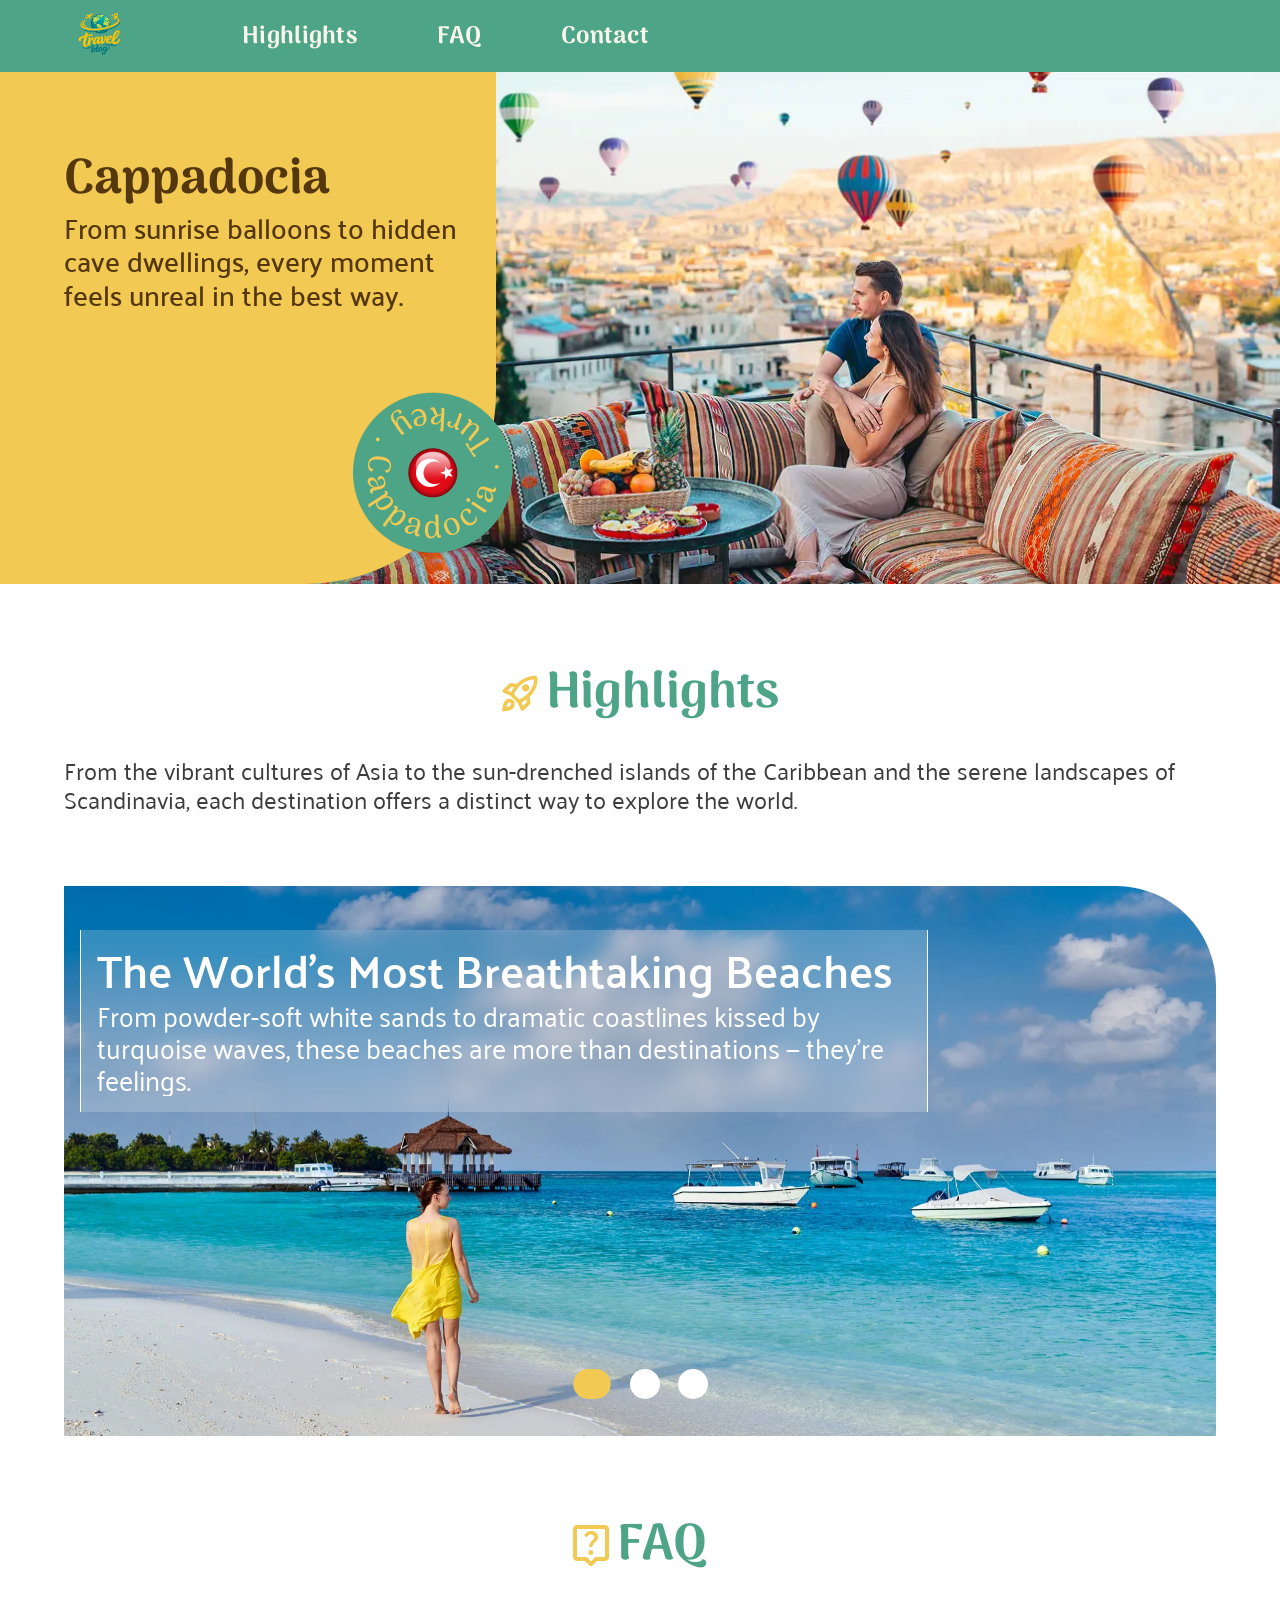
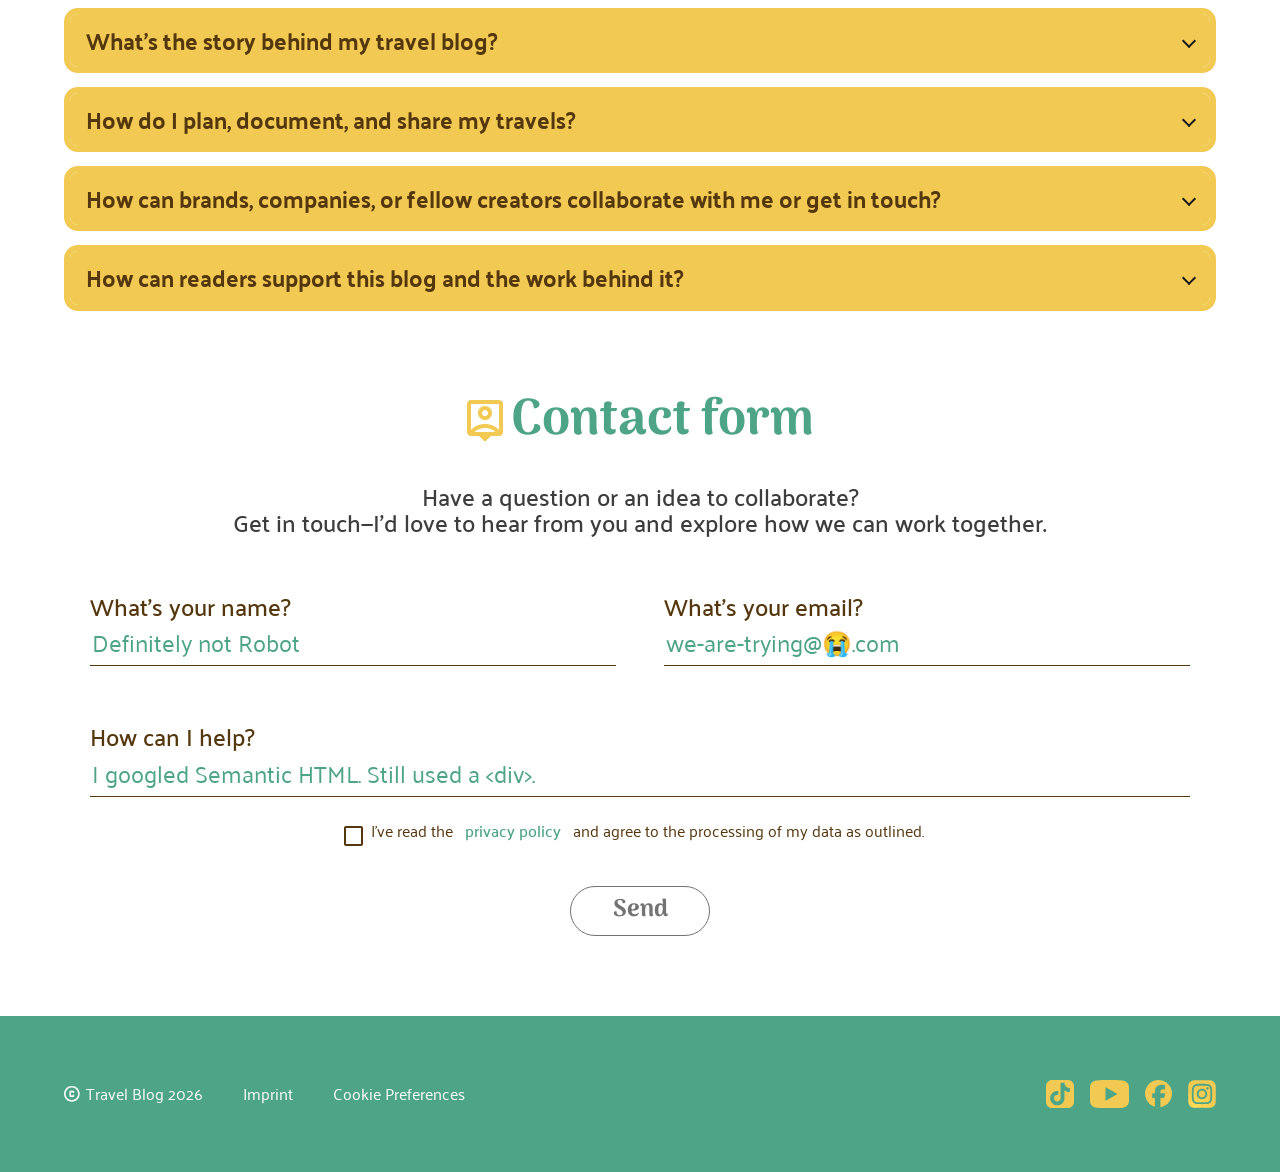
==== commit 8f8b36aa: "we are done" ====
--- a/index.html
+++ b/index.html
@@ -97,7 +97,7 @@
 
                 <div class="slider_a_element element_two">
                   <a href="article-video.html">
-                    <img src="./assets/img/carousel1_02.webp" alt="Copenhagen" />
+                    <img src="./assets/img/carousel1_02.webp" alt="Copenhagen" loading="lazy" />
                   </a>
                   <div class="text-block">
                     <div class="text-content">
@@ -109,7 +109,7 @@
 
                 <div class="slider_a_element element_three">
                   <a href="article-graph.html">
-                    <img src="./assets/img/carousel1_03.webp" alt="Thailand" />
+                    <img src="./assets/img/carousel1_03.webp" alt="Thailand" loading="lazy" />
                   </a>
                   <div class="text-block">
                     <div class="text-content">
--- a/assets/css/global.css
+++ b/assets/css/global.css
@@ -338,7 +338,7 @@
 .site-footer {
   background-color: var(--color-primary-green);
   width: 100%;
-  padding: 3rem;
+  padding: var(--container-padding-inline);
 }
 
 .footer-content {
